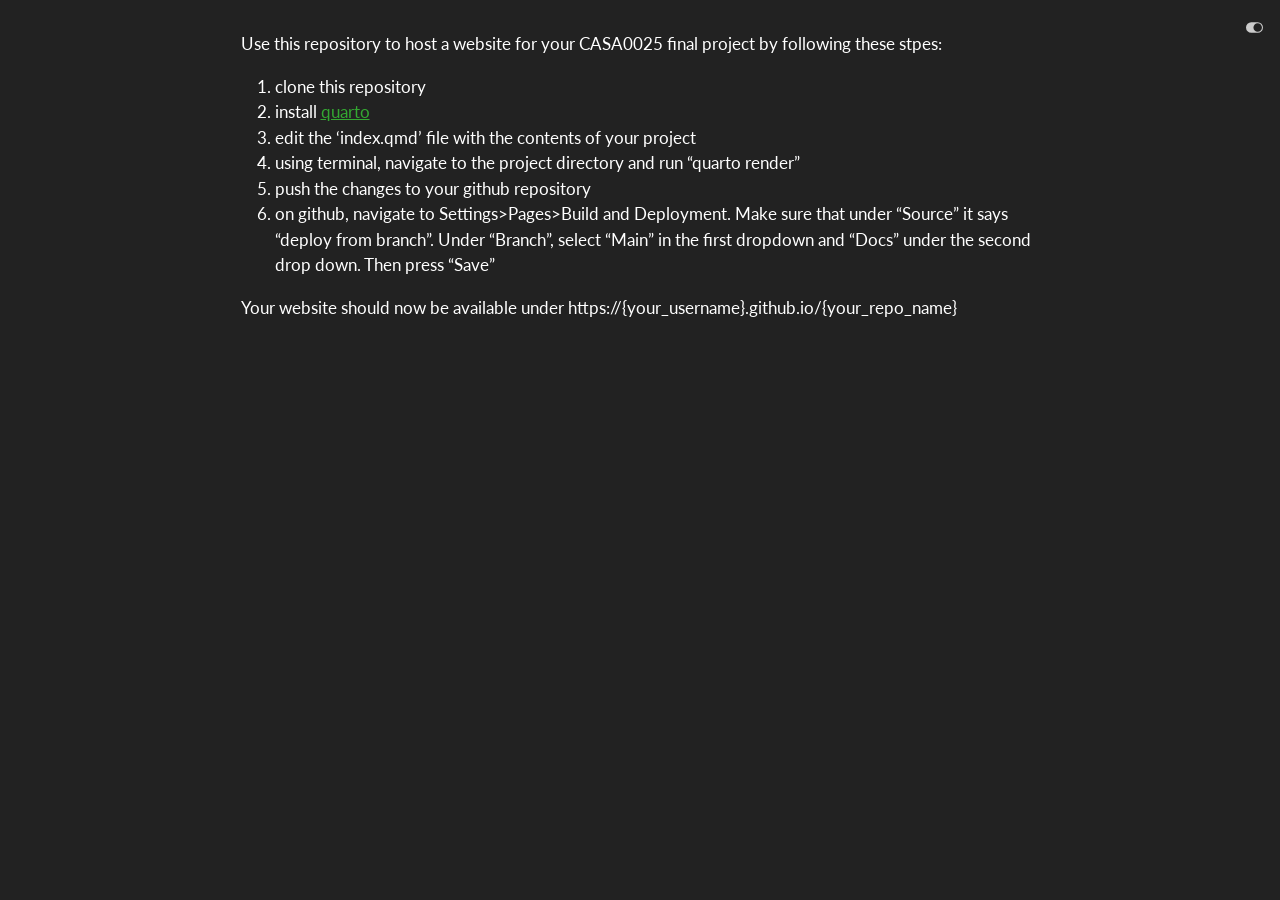
==== docs/readme.html @ a7f8d53d "Initial commit" ====
<!DOCTYPE html>
<html xmlns="http://www.w3.org/1999/xhtml" lang="en" xml:lang="en"><head>

<meta charset="utf-8">
<meta name="generator" content="quarto-1.3.326">

<meta name="viewport" content="width=device-width, initial-scale=1.0, user-scalable=yes">


<title>readme</title>
<style>
code{white-space: pre-wrap;}
span.smallcaps{font-variant: small-caps;}
div.columns{display: flex; gap: min(4vw, 1.5em);}
div.column{flex: auto; overflow-x: auto;}
div.hanging-indent{margin-left: 1.5em; text-indent: -1.5em;}
ul.task-list{list-style: none;}
ul.task-list li input[type="checkbox"] {
  width: 0.8em;
  margin: 0 0.8em 0.2em -1em; /* quarto-specific, see https://github.com/quarto-dev/quarto-cli/issues/4556 */ 
  vertical-align: middle;
}
</style>


<script src="site_libs/quarto-nav/quarto-nav.js"></script>
<script src="site_libs/clipboard/clipboard.min.js"></script>
<script src="site_libs/quarto-search/autocomplete.umd.js"></script>
<script src="site_libs/quarto-search/fuse.min.js"></script>
<script src="site_libs/quarto-search/quarto-search.js"></script>
<meta name="quarto:offset" content="./">
<script src="site_libs/quarto-html/quarto.js"></script>
<script src="site_libs/quarto-html/popper.min.js"></script>
<script src="site_libs/quarto-html/tippy.umd.min.js"></script>
<script src="site_libs/quarto-html/anchor.min.js"></script>
<link href="site_libs/quarto-html/tippy.css" rel="stylesheet">
<link href="site_libs/quarto-html/quarto-syntax-highlighting.css" rel="stylesheet" class="quarto-color-scheme" id="quarto-text-highlighting-styles">
<link href="site_libs/quarto-html/quarto-syntax-highlighting-dark.css" rel="stylesheet" class="quarto-color-scheme quarto-color-alternate" id="quarto-text-highlighting-styles">
<script src="site_libs/bootstrap/bootstrap.min.js"></script>
<link href="site_libs/bootstrap/bootstrap-icons.css" rel="stylesheet">
<link href="site_libs/bootstrap/bootstrap.min.css" rel="stylesheet" class="quarto-color-scheme" id="quarto-bootstrap" data-mode="light">
<link href="site_libs/bootstrap/bootstrap-dark.min.css" rel="stylesheet" class="quarto-color-scheme quarto-color-alternate" id="quarto-bootstrap" data-mode="dark">
<script id="quarto-search-options" type="application/json">{
  "location": "sidebar",
  "copy-button": false,
  "collapse-after": 3,
  "panel-placement": "start",
  "type": "textbox",
  "limit": 20,
  "language": {
    "search-no-results-text": "No results",
    "search-matching-documents-text": "matching documents",
    "search-copy-link-title": "Copy link to search",
    "search-hide-matches-text": "Hide additional matches",
    "search-more-match-text": "more match in this document",
    "search-more-matches-text": "more matches in this document",
    "search-clear-button-title": "Clear",
    "search-detached-cancel-button-title": "Cancel",
    "search-submit-button-title": "Submit"
  }
}</script>


</head>

<body class="fullcontent">

<div id="quarto-search-results"></div>
<!-- content -->
<div id="quarto-content" class="quarto-container page-columns page-rows-contents page-layout-article">
<!-- sidebar -->
<!-- margin-sidebar -->
    
<!-- main -->
<main class="content" id="quarto-document-content">



<p>Use this repository to host a website for your CASA0025 final project by following these stpes:</p>
<ol type="1">
<li>clone this repository</li>
<li>install <a href="https://quarto.org/docs/download/">quarto</a></li>
<li>edit the ‘index.qmd’ file with the contents of your project</li>
<li>using terminal, navigate to the project directory and run “quarto render”</li>
<li>push the changes to your github repository</li>
<li>on github, navigate to Settings&gt;Pages&gt;Build and Deployment. Make sure that under “Source” it says “deploy from branch”. Under “Branch”, select “Main” in the first dropdown and “Docs” under the second drop down. Then press “Save”</li>
</ol>
<p>Your website should now be available under https://{your_username}.github.io/{your_repo_name}</p>



</main> <!-- /main -->
<script id="quarto-html-after-body" type="application/javascript">
window.document.addEventListener("DOMContentLoaded", function (event) {
  const toggleBodyColorMode = (bsSheetEl) => {
    const mode = bsSheetEl.getAttribute("data-mode");
    const bodyEl = window.document.querySelector("body");
    if (mode === "dark") {
      bodyEl.classList.add("quarto-dark");
      bodyEl.classList.remove("quarto-light");
    } else {
      bodyEl.classList.add("quarto-light");
      bodyEl.classList.remove("quarto-dark");
    }
  }
  const toggleBodyColorPrimary = () => {
    const bsSheetEl = window.document.querySelector("link#quarto-bootstrap");
    if (bsSheetEl) {
      toggleBodyColorMode(bsSheetEl);
    }
  }
  toggleBodyColorPrimary();  
  const disableStylesheet = (stylesheets) => {
    for (let i=0; i < stylesheets.length; i++) {
      const stylesheet = stylesheets[i];
      stylesheet.rel = 'prefetch';
    }
  }
  const enableStylesheet = (stylesheets) => {
    for (let i=0; i < stylesheets.length; i++) {
      const stylesheet = stylesheets[i];
      stylesheet.rel = 'stylesheet';
    }
  }
  const manageTransitions = (selector, allowTransitions) => {
    const els = window.document.querySelectorAll(selector);
    for (let i=0; i < els.length; i++) {
      const el = els[i];
      if (allowTransitions) {
        el.classList.remove('notransition');
      } else {
        el.classList.add('notransition');
      }
    }
  }
  const toggleColorMode = (alternate) => {
    // Switch the stylesheets
    const alternateStylesheets = window.document.querySelectorAll('link.quarto-color-scheme.quarto-color-alternate');
    manageTransitions('#quarto-margin-sidebar .nav-link', false);
    if (alternate) {
      enableStylesheet(alternateStylesheets);
      for (const sheetNode of alternateStylesheets) {
        if (sheetNode.id === "quarto-bootstrap") {
          toggleBodyColorMode(sheetNode);
        }
      }
    } else {
      disableStylesheet(alternateStylesheets);
      toggleBodyColorPrimary();
    }
    manageTransitions('#quarto-margin-sidebar .nav-link', true);
    // Switch the toggles
    const toggles = window.document.querySelectorAll('.quarto-color-scheme-toggle');
    for (let i=0; i < toggles.length; i++) {
      const toggle = toggles[i];
      if (toggle) {
        if (alternate) {
          toggle.classList.add("alternate");     
        } else {
          toggle.classList.remove("alternate");
        }
      }
    }
    // Hack to workaround the fact that safari doesn't
    // properly recolor the scrollbar when toggling (#1455)
    if (navigator.userAgent.indexOf('Safari') > 0 && navigator.userAgent.indexOf('Chrome') == -1) {
      manageTransitions("body", false);
      window.scrollTo(0, 1);
      setTimeout(() => {
        window.scrollTo(0, 0);
        manageTransitions("body", true);
      }, 40);  
    }
  }
  const isFileUrl = () => { 
    return window.location.protocol === 'file:';
  }
  const hasAlternateSentinel = () => {  
    let styleSentinel = getColorSchemeSentinel();
    if (styleSentinel !== null) {
      return styleSentinel === "alternate";
    } else {
      return false;
    }
  }
  const setStyleSentinel = (alternate) => {
    const value = alternate ? "alternate" : "default";
    if (!isFileUrl()) {
      window.localStorage.setItem("quarto-color-scheme", value);
    } else {
      localAlternateSentinel = value;
    }
  }
  const getColorSchemeSentinel = () => {
    if (!isFileUrl()) {
      const storageValue = window.localStorage.getItem("quarto-color-scheme");
      return storageValue != null ? storageValue : localAlternateSentinel;
    } else {
      return localAlternateSentinel;
    }
  }
  let localAlternateSentinel = 'alternate';
  // Dark / light mode switch
  window.quartoToggleColorScheme = () => {
    // Read the current dark / light value 
    let toAlternate = !hasAlternateSentinel();
    toggleColorMode(toAlternate);
    setStyleSentinel(toAlternate);
  };
  // Ensure there is a toggle, if there isn't float one in the top right
  if (window.document.querySelector('.quarto-color-scheme-toggle') === null) {
    const a = window.document.createElement('a');
    a.classList.add('top-right');
    a.classList.add('quarto-color-scheme-toggle');
    a.href = "";
    a.onclick = function() { try { window.quartoToggleColorScheme(); } catch {} return false; };
    const i = window.document.createElement("i");
    i.classList.add('bi');
    a.appendChild(i);
    window.document.body.appendChild(a);
  }
  // Switch to dark mode if need be
  if (hasAlternateSentinel()) {
    toggleColorMode(true);
  } else {
    toggleColorMode(false);
  }
  const icon = "";
  const anchorJS = new window.AnchorJS();
  anchorJS.options = {
    placement: 'right',
    icon: icon
  };
  anchorJS.add('.anchored');
  const isCodeAnnotation = (el) => {
    for (const clz of el.classList) {
      if (clz.startsWith('code-annotation-')) {                     
        return true;
      }
    }
    return false;
  }
  const clipboard = new window.ClipboardJS('.code-copy-button', {
    text: function(trigger) {
      const codeEl = trigger.previousElementSibling.cloneNode(true);
      for (const childEl of codeEl.children) {
        if (isCodeAnnotation(childEl)) {
          childEl.remove();
        }
      }
      return codeEl.innerText;
    }
  });
  clipboard.on('success', function(e) {
    // button target
    const button = e.trigger;
    // don't keep focus
    button.blur();
    // flash "checked"
    button.classList.add('code-copy-button-checked');
    var currentTitle = button.getAttribute("title");
    button.setAttribute("title", "Copied!");
    let tooltip;
    if (window.bootstrap) {
      button.setAttribute("data-bs-toggle", "tooltip");
      button.setAttribute("data-bs-placement", "left");
      button.setAttribute("data-bs-title", "Copied!");
      tooltip = new bootstrap.Tooltip(button, 
        { trigger: "manual", 
          customClass: "code-copy-button-tooltip",
          offset: [0, -8]});
      tooltip.show();    
    }
    setTimeout(function() {
      if (tooltip) {
        tooltip.hide();
        button.removeAttribute("data-bs-title");
        button.removeAttribute("data-bs-toggle");
        button.removeAttribute("data-bs-placement");
      }
      button.setAttribute("title", currentTitle);
      button.classList.remove('code-copy-button-checked');
    }, 1000);
    // clear code selection
    e.clearSelection();
  });
  function tippyHover(el, contentFn) {
    const config = {
      allowHTML: true,
      content: contentFn,
      maxWidth: 500,
      delay: 100,
      arrow: false,
      appendTo: function(el) {
          return el.parentElement;
      },
      interactive: true,
      interactiveBorder: 10,
      theme: 'quarto',
      placement: 'bottom-start'
    };
    window.tippy(el, config); 
  }
  const noterefs = window.document.querySelectorAll('a[role="doc-noteref"]');
  for (var i=0; i<noterefs.length; i++) {
    const ref = noterefs[i];
    tippyHover(ref, function() {
      // use id or data attribute instead here
      let href = ref.getAttribute('data-footnote-href') || ref.getAttribute('href');
      try { href = new URL(href).hash; } catch {}
      const id = href.replace(/^#\/?/, "");
      const note = window.document.getElementById(id);
      return note.innerHTML;
    });
  }
      let selectedAnnoteEl;
      const selectorForAnnotation = ( cell, annotation) => {
        let cellAttr = 'data-code-cell="' + cell + '"';
        let lineAttr = 'data-code-annotation="' +  annotation + '"';
        const selector = 'span[' + cellAttr + '][' + lineAttr + ']';
        return selector;
      }
      const selectCodeLines = (annoteEl) => {
        const doc = window.document;
        const targetCell = annoteEl.getAttribute("data-target-cell");
        const targetAnnotation = annoteEl.getAttribute("data-target-annotation");
        const annoteSpan = window.document.querySelector(selectorForAnnotation(targetCell, targetAnnotation));
        const lines = annoteSpan.getAttribute("data-code-lines").split(",");
        const lineIds = lines.map((line) => {
          return targetCell + "-" + line;
        })
        let top = null;
        let height = null;
        let parent = null;
        if (lineIds.length > 0) {
            //compute the position of the single el (top and bottom and make a div)
            const el = window.document.getElementById(lineIds[0]);
            top = el.offsetTop;
            height = el.offsetHeight;
            parent = el.parentElement.parentElement;
          if (lineIds.length > 1) {
            const lastEl = window.document.getElementById(lineIds[lineIds.length - 1]);
            const bottom = lastEl.offsetTop + lastEl.offsetHeight;
            height = bottom - top;
          }
          if (top !== null && height !== null && parent !== null) {
            // cook up a div (if necessary) and position it 
            let div = window.document.getElementById("code-annotation-line-highlight");
            if (div === null) {
              div = window.document.createElement("div");
              div.setAttribute("id", "code-annotation-line-highlight");
              div.style.position = 'absolute';
              parent.appendChild(div);
            }
            div.style.top = top - 2 + "px";
            div.style.height = height + 4 + "px";
            let gutterDiv = window.document.getElementById("code-annotation-line-highlight-gutter");
            if (gutterDiv === null) {
              gutterDiv = window.document.createElement("div");
              gutterDiv.setAttribute("id", "code-annotation-line-highlight-gutter");
              gutterDiv.style.position = 'absolute';
              const codeCell = window.document.getElementById(targetCell);
              const gutter = codeCell.querySelector('.code-annotation-gutter');
              gutter.appendChild(gutterDiv);
            }
            gutterDiv.style.top = top - 2 + "px";
            gutterDiv.style.height = height + 4 + "px";
          }
          selectedAnnoteEl = annoteEl;
        }
      };
      const unselectCodeLines = () => {
        const elementsIds = ["code-annotation-line-highlight", "code-annotation-line-highlight-gutter"];
        elementsIds.forEach((elId) => {
          const div = window.document.getElementById(elId);
          if (div) {
            div.remove();
          }
        });
        selectedAnnoteEl = undefined;
      };
      // Attach click handler to the DT
      const annoteDls = window.document.querySelectorAll('dt[data-target-cell]');
      for (const annoteDlNode of annoteDls) {
        annoteDlNode.addEventListener('click', (event) => {
          const clickedEl = event.target;
          if (clickedEl !== selectedAnnoteEl) {
            unselectCodeLines();
            const activeEl = window.document.querySelector('dt[data-target-cell].code-annotation-active');
            if (activeEl) {
              activeEl.classList.remove('code-annotation-active');
            }
            selectCodeLines(clickedEl);
            clickedEl.classList.add('code-annotation-active');
          } else {
            // Unselect the line
            unselectCodeLines();
            clickedEl.classList.remove('code-annotation-active');
          }
        });
      }
  const findCites = (el) => {
    const parentEl = el.parentElement;
    if (parentEl) {
      const cites = parentEl.dataset.cites;
      if (cites) {
        return {
          el,
          cites: cites.split(' ')
        };
      } else {
        return findCites(el.parentElement)
      }
    } else {
      return undefined;
    }
  };
  var bibliorefs = window.document.querySelectorAll('a[role="doc-biblioref"]');
  for (var i=0; i<bibliorefs.length; i++) {
    const ref = bibliorefs[i];
    const citeInfo = findCites(ref);
    if (citeInfo) {
      tippyHover(citeInfo.el, function() {
        var popup = window.document.createElement('div');
        citeInfo.cites.forEach(function(cite) {
          var citeDiv = window.document.createElement('div');
          citeDiv.classList.add('hanging-indent');
          citeDiv.classList.add('csl-entry');
          var biblioDiv = window.document.getElementById('ref-' + cite);
          if (biblioDiv) {
            citeDiv.innerHTML = biblioDiv.innerHTML;
          }
          popup.appendChild(citeDiv);
        });
        return popup.innerHTML;
      });
    }
  }
});
</script>
</div> <!-- /content -->



</body></html>
---- docs/site_libs/quarto-html/tippy.css ----
.tippy-box[data-animation=fade][data-state=hidden]{opacity:0}[data-tippy-root]{max-width:calc(100vw - 10px)}.tippy-box{position:relative;background-color:#333;color:#fff;border-radius:4px;font-size:14px;line-height:1.4;white-space:normal;outline:0;transition-property:transform,visibility,opacity}.tippy-box[data-placement^=top]>.tippy-arrow{bottom:0}.tippy-box[data-placement^=top]>.tippy-arrow:before{bottom:-7px;left:0;border-width:8px 8px 0;border-top-color:initial;transform-origin:center top}.tippy-box[data-placement^=bottom]>.tippy-arrow{top:0}.tippy-box[data-placement^=bottom]>.tippy-arrow:before{top:-7px;left:0;border-width:0 8px 8px;border-bottom-color:initial;transform-origin:center bottom}.tippy-box[data-placement^=left]>.tippy-arrow{right:0}.tippy-box[data-placement^=left]>.tippy-arrow:before{border-width:8px 0 8px 8px;border-left-color:initial;right:-7px;transform-origin:center left}.tippy-box[data-placement^=right]>.tippy-arrow{left:0}.tippy-box[data-placement^=right]>.tippy-arrow:before{left:-7px;border-width:8px 8px 8px 0;border-right-color:initial;transform-origin:center right}.tippy-box[data-inertia][data-state=visible]{transition-timing-function:cubic-bezier(.54,1.5,.38,1.11)}.tippy-arrow{width:16px;height:16px;color:#333}.tippy-arrow:before{content:"";position:absolute;border-color:transparent;border-style:solid}.tippy-content{position:relative;padding:5px 9px;z-index:1}
---- docs/site_libs/quarto-html/quarto-syntax-highlighting.css ----
/* quarto syntax highlight colors */
:root {
  --quarto-hl-al-color: #ff5555;
  --quarto-hl-an-color: #75715e;
  --quarto-hl-at-color: #f92672;
  --quarto-hl-bn-color: #ae81ff;
  --quarto-hl-bu-color: #66D9EF;
  --quarto-hl-ch-color: #e6db74;
  --quarto-hl-co-color: #75715e;
  --quarto-hl-cv-color: #75715e;
  --quarto-hl-cn-color: #ae81ff;
  --quarto-hl-cf-color: #f92672;
  --quarto-hl-dt-color: #66d9ef;
  --quarto-hl-dv-color: #ae81ff;
  --quarto-hl-do-color: #75715e;
  --quarto-hl-er-color: #ff5555;
  --quarto-hl-ex-color: #a6e22e;
  --quarto-hl-fl-color: #ae81ff;
  --quarto-hl-fu-color: #a6e22e;
  --quarto-hl-im-color: #f92672;
  --quarto-hl-in-color: #f1fa8c;
  --quarto-hl-kw-color: #f92672;
  --quarto-hl-op-color: #f8f8f2;
  --quarto-hl-pp-color: #f92672;
  --quarto-hl-re-color: #75715e;
  --quarto-hl-sc-color: #ae81ff;
  --quarto-hl-ss-color: #e6db74;
  --quarto-hl-st-color: #e6db74;
  --quarto-hl-va-color: #f8f8f2;
  --quarto-hl-vs-color: #e6db74;
  --quarto-hl-wa-color: #ff5555;
}

/* other quarto variables */
:root {
  --quarto-font-monospace: SFMono-Regular, Menlo, Monaco, Consolas, "Liberation Mono", "Courier New", monospace;
}

code span.al {
  font-weight: bold;
  color: #ff5555;
}

code span.an {
  color: #75715e;
}

code span.at {
  color: #f92672;
}

code span.bn {
  color: #ae81ff;
}

code span.bu {
  color: #66D9EF;
}

code span.ch {
  color: #e6db74;
}

code span.co {
  color: #75715e;
}

code span.cv {
  color: #75715e;
}

code span.cn {
  color: #ae81ff;
}

code span.cf {
  color: #f92672;
}

code span.dt {
  font-style: italic;
  color: #66d9ef;
}

code span.dv {
  color: #ae81ff;
}

code span.do {
  color: #75715e;
}

code span.er {
  color: #ff5555;
  text-decoration: underline;
}

code span.ex {
  font-weight: bold;
  color: #a6e22e;
}

code span.fl {
  color: #ae81ff;
}

code span.fu {
  color: #a6e22e;
}

code span.im {
  color: #f92672;
}

code span.in {
  color: #f1fa8c;
}

code span.kw {
  color: #f92672;
}

pre > code.sourceCode > span {
  color: #f8f8f2;
}

code span {
  color: #f8f8f2;
}

code.sourceCode > span {
  color: #f8f8f2;
}

div.sourceCode,
div.sourceCode pre.sourceCode {
  color: #f8f8f2;
}

code span.op {
  color: #f8f8f2;
}

code span.pp {
  color: #f92672;
}

code span.re {
  color: #75715e;
}

code span.sc {
  color: #ae81ff;
}

code span.ss {
  color: #e6db74;
}

code span.st {
  color: #e6db74;
}

code span.va {
  color: #f8f8f2;
}

code span.vs {
  color: #e6db74;
}

code span.wa {
  color: #ff5555;
}

.prevent-inlining {
  content: "</";
}

/*# sourceMappingURL=debc5d5d77c3f9108843748ff7464032.css.map */
---- docs/site_libs/quarto-html/quarto-syntax-highlighting-dark.css ----
/* quarto syntax highlight colors */
:root {
  --quarto-hl-al-color: #ff5555;
  --quarto-hl-an-color: #75715e;
  --quarto-hl-at-color: #f92672;
  --quarto-hl-bn-color: #ae81ff;
  --quarto-hl-bu-color: #66D9EF;
  --quarto-hl-ch-color: #e6db74;
  --quarto-hl-co-color: #75715e;
  --quarto-hl-cv-color: #75715e;
  --quarto-hl-cn-color: #ae81ff;
  --quarto-hl-cf-color: #f92672;
  --quarto-hl-dt-color: #66d9ef;
  --quarto-hl-dv-color: #ae81ff;
  --quarto-hl-do-color: #75715e;
  --quarto-hl-er-color: #ff5555;
  --quarto-hl-ex-color: #a6e22e;
  --quarto-hl-fl-color: #ae81ff;
  --quarto-hl-fu-color: #a6e22e;
  --quarto-hl-im-color: #f92672;
  --quarto-hl-in-color: #f1fa8c;
  --quarto-hl-kw-color: #f92672;
  --quarto-hl-op-color: #f8f8f2;
  --quarto-hl-pp-color: #f92672;
  --quarto-hl-re-color: #75715e;
  --quarto-hl-sc-color: #ae81ff;
  --quarto-hl-ss-color: #e6db74;
  --quarto-hl-st-color: #e6db74;
  --quarto-hl-va-color: #f8f8f2;
  --quarto-hl-vs-color: #e6db74;
  --quarto-hl-wa-color: #ff5555;
}

/* other quarto variables */
:root {
  --quarto-font-monospace: SFMono-Regular, Menlo, Monaco, Consolas, "Liberation Mono", "Courier New", monospace;
}

code span.al {
  font-weight: bold;
  color: #ff5555;
}

code span.an {
  color: #75715e;
}

code span.at {
  color: #f92672;
}

code span.bn {
  color: #ae81ff;
}

code span.bu {
  color: #66D9EF;
}

code span.ch {
  color: #e6db74;
}

code span.co {
  color: #75715e;
}

code span.cv {
  color: #75715e;
}

code span.cn {
  color: #ae81ff;
}

code span.cf {
  color: #f92672;
}

code span.dt {
  font-style: italic;
  color: #66d9ef;
}

code span.dv {
  color: #ae81ff;
}

code span.do {
  color: #75715e;
}

code span.er {
  color: #ff5555;
  text-decoration: underline;
}

code span.ex {
  font-weight: bold;
  color: #a6e22e;
}

code span.fl {
  color: #ae81ff;
}

code span.fu {
  color: #a6e22e;
}

code span.im {
  color: #f92672;
}

code span.in {
  color: #f1fa8c;
}

code span.kw {
  color: #f92672;
}

pre > code.sourceCode > span {
  color: #f8f8f2;
}

code span {
  color: #f8f8f2;
}

code.sourceCode > span {
  color: #f8f8f2;
}

div.sourceCode,
div.sourceCode pre.sourceCode {
  color: #f8f8f2;
}

code span.op {
  color: #f8f8f2;
}

code span.pp {
  color: #f92672;
}

code span.re {
  color: #75715e;
}

code span.sc {
  color: #ae81ff;
}

code span.ss {
  color: #e6db74;
}

code span.st {
  color: #e6db74;
}

code span.va {
  color: #f8f8f2;
}

code span.vs {
  color: #e6db74;
}

code span.wa {
  color: #ff5555;
}

.prevent-inlining {
  content: "</";
}

/*# sourceMappingURL=935a306eefa94366c21e1a970dddb765.css.map */
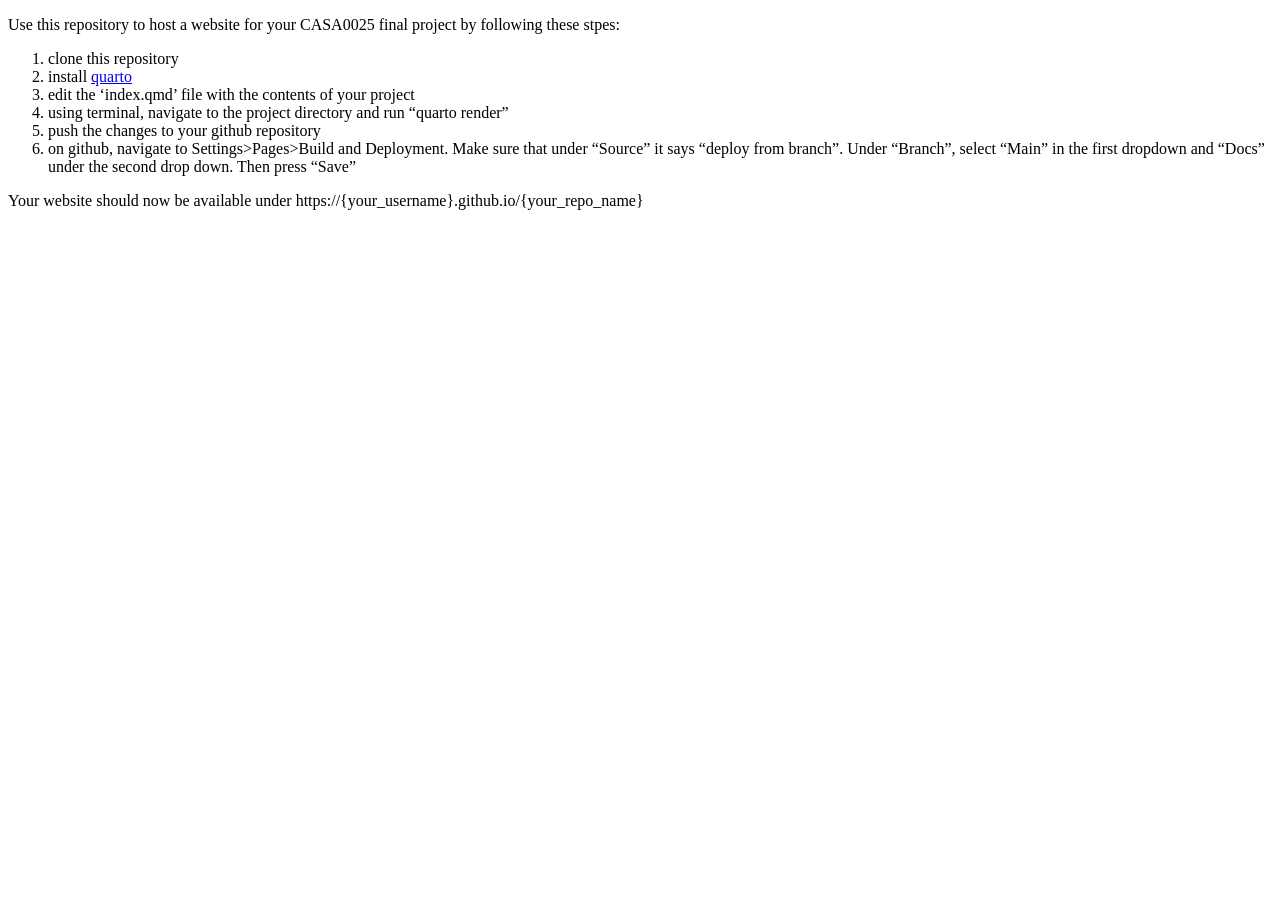
==== commit df9aa953: "index.qmd" ====
--- a/docs/readme.html
+++ b/docs/readme.html
@@ -2,13 +2,16 @@
 <html xmlns="http://www.w3.org/1999/xhtml" lang="en" xml:lang="en"><head>
 
 <meta charset="utf-8">
-<meta name="generator" content="quarto-1.3.326">
+<meta name="generator" content="quarto-1.9.37">
 
 <meta name="viewport" content="width=device-width, initial-scale=1.0, user-scalable=yes">
 
 
 <title>readme</title>
 <style>
+/* Default styles provided by pandoc.
+** See https://pandoc.org/MANUAL.html#variables-for-html for config info.
+*/
 code{white-space: pre-wrap;}
 span.smallcaps{font-variant: small-caps;}
 div.columns{display: flex; gap: min(4vw, 1.5em);}
@@ -29,24 +32,31 @@
 <script src="site_libs/quarto-search/fuse.min.js"></script>
 <script src="site_libs/quarto-search/quarto-search.js"></script>
 <meta name="quarto:offset" content="./">
-<script src="site_libs/quarto-html/quarto.js"></script>
+<script src="site_libs/quarto-html/quarto.js" type="module"></script>
+<script src="site_libs/quarto-html/tabsets/tabsets.js" type="module"></script>
 <script src="site_libs/quarto-html/popper.min.js"></script>
 <script src="site_libs/quarto-html/tippy.umd.min.js"></script>
 <script src="site_libs/quarto-html/anchor.min.js"></script>
 <link href="site_libs/quarto-html/tippy.css" rel="stylesheet">
-<link href="site_libs/quarto-html/quarto-syntax-highlighting.css" rel="stylesheet" class="quarto-color-scheme" id="quarto-text-highlighting-styles">
-<link href="site_libs/quarto-html/quarto-syntax-highlighting-dark.css" rel="stylesheet" class="quarto-color-scheme quarto-color-alternate" id="quarto-text-highlighting-styles">
+<link href="site_libs/quarto-html/quarto-syntax-highlighting-e19f81c97bc45f6835df6be9cce9fdc9.css" rel="stylesheet" class="quarto-color-scheme" id="quarto-text-highlighting-styles">
+<link href="site_libs/quarto-html/quarto-syntax-highlighting-dark-e19f81c97bc45f6835df6be9cce9fdc9.css" rel="stylesheet" class="quarto-color-scheme quarto-color-alternate" id="quarto-text-highlighting-styles">
 <script src="site_libs/bootstrap/bootstrap.min.js"></script>
 <link href="site_libs/bootstrap/bootstrap-icons.css" rel="stylesheet">
-<link href="site_libs/bootstrap/bootstrap.min.css" rel="stylesheet" class="quarto-color-scheme" id="quarto-bootstrap" data-mode="light">
-<link href="site_libs/bootstrap/bootstrap-dark.min.css" rel="stylesheet" class="quarto-color-scheme quarto-color-alternate" id="quarto-bootstrap" data-mode="dark">
+<link href="site_libs/bootstrap/bootstrap-0e4771518d582e09723565b49b3a4f1e.min.css" rel="stylesheet" append-hash="true" class="quarto-color-scheme" id="quarto-bootstrap" data-mode="light">
+<link href="site_libs/bootstrap/bootstrap-dark-e939f6cef61ed32b22f131cb56e96317.min.css" rel="stylesheet" append-hash="true" class="quarto-color-scheme quarto-color-alternate" id="quarto-bootstrap" data-mode="dark">
 <script id="quarto-search-options" type="application/json">{
   "location": "sidebar",
   "copy-button": false,
   "collapse-after": 3,
   "panel-placement": "start",
   "type": "textbox",
-  "limit": 20,
+  "limit": 50,
+  "keyboard-shortcut": [
+    "f",
+    "/",
+    "s"
+  ],
+  "show-item-context": false,
   "language": {
     "search-no-results-text": "No results",
     "search-matching-documents-text": "matching documents",
@@ -55,15 +65,177 @@
     "search-more-match-text": "more match in this document",
     "search-more-matches-text": "more matches in this document",
     "search-clear-button-title": "Clear",
+    "search-text-placeholder": "",
     "search-detached-cancel-button-title": "Cancel",
-    "search-submit-button-title": "Submit"
+    "search-submit-button-title": "Submit",
+    "search-label": "Search"
   }
 }</script>
 
 
 </head>
 
-<body class="fullcontent">
+<body class="fullcontent quarto-dark"><script id="quarto-html-before-body" type="application/javascript">
+    const toggleBodyColorMode = (bsSheetEl) => {
+      const mode = bsSheetEl.getAttribute("data-mode");
+      const bodyEl = window.document.querySelector("body");
+      if (mode === "dark") {
+        bodyEl.classList.add("quarto-dark");
+        bodyEl.classList.remove("quarto-light");
+      } else {
+        bodyEl.classList.add("quarto-light");
+        bodyEl.classList.remove("quarto-dark");
+      }
+    }
+    const toggleBodyColorPrimary = () => {
+      const bsSheetEl = window.document.querySelector("link#quarto-bootstrap:not([rel=disabled-stylesheet])");
+      if (bsSheetEl) {
+        toggleBodyColorMode(bsSheetEl);
+      }
+    }
+    const setColorSchemeToggle = (alternate) => {
+      const toggles = window.document.querySelectorAll('.quarto-color-scheme-toggle');
+      for (let i=0; i < toggles.length; i++) {
+        const toggle = toggles[i];
+        if (toggle) {
+          if (alternate) {
+            toggle.classList.add("alternate");
+          } else {
+            toggle.classList.remove("alternate");
+          }
+        }
+      }
+    };
+    const toggleColorMode = (alternate) => {
+      // Switch the stylesheets
+      const primaryStylesheets = window.document.querySelectorAll('link.quarto-color-scheme:not(.quarto-color-alternate)');
+      const alternateStylesheets = window.document.querySelectorAll('link.quarto-color-scheme.quarto-color-alternate');
+      manageTransitions('#quarto-margin-sidebar .nav-link', false);
+      if (alternate) {
+        // note: dark is layered on light, we don't disable primary!
+        enableStylesheet(alternateStylesheets);
+        for (const sheetNode of alternateStylesheets) {
+          if (sheetNode.id === "quarto-bootstrap") {
+            toggleBodyColorMode(sheetNode);
+          }
+        }
+      } else {
+        disableStylesheet(alternateStylesheets);
+        enableStylesheet(primaryStylesheets)
+        toggleBodyColorPrimary();
+      }
+      manageTransitions('#quarto-margin-sidebar .nav-link', true);
+      // Switch the toggles
+      setColorSchemeToggle(alternate)
+      // Hack to workaround the fact that safari doesn't
+      // properly recolor the scrollbar when toggling (#1455)
+      if (navigator.userAgent.indexOf('Safari') > 0 && navigator.userAgent.indexOf('Chrome') == -1) {
+        manageTransitions("body", false);
+        window.scrollTo(0, 1);
+        setTimeout(() => {
+          window.scrollTo(0, 0);
+          manageTransitions("body", true);
+        }, 40);
+      }
+    }
+    const disableStylesheet = (stylesheets) => {
+      for (let i=0; i < stylesheets.length; i++) {
+        const stylesheet = stylesheets[i];
+        stylesheet.rel = 'disabled-stylesheet';
+      }
+    }
+    const enableStylesheet = (stylesheets) => {
+      for (let i=0; i < stylesheets.length; i++) {
+        const stylesheet = stylesheets[i];
+        if(stylesheet.rel !== 'stylesheet') { // for Chrome, which will still FOUC without this check
+          stylesheet.rel = 'stylesheet';
+        }
+      }
+    }
+    const manageTransitions = (selector, allowTransitions) => {
+      const els = window.document.querySelectorAll(selector);
+      for (let i=0; i < els.length; i++) {
+        const el = els[i];
+        if (allowTransitions) {
+          el.classList.remove('notransition');
+        } else {
+          el.classList.add('notransition');
+        }
+      }
+    }
+    const isFileUrl = () => {
+      return window.location.protocol === 'file:';
+    }
+    const hasAlternateSentinel = () => {
+      let styleSentinel = getColorSchemeSentinel();
+      if (styleSentinel !== null) {
+        return styleSentinel === "alternate";
+      } else {
+        return false;
+      }
+    }
+    const setStyleSentinel = (alternate) => {
+      const value = alternate ? "alternate" : "default";
+      if (!isFileUrl()) {
+        window.localStorage.setItem("quarto-color-scheme", value);
+      } else {
+        localAlternateSentinel = value;
+      }
+    }
+    const getColorSchemeSentinel = () => {
+      if (!isFileUrl()) {
+        const storageValue = window.localStorage.getItem("quarto-color-scheme");
+        return storageValue != null ? storageValue : localAlternateSentinel;
+      } else {
+        return localAlternateSentinel;
+      }
+    }
+    const toggleGiscusIfUsed = (isAlternate, darkModeDefault) => {
+      const baseTheme = document.querySelector('#giscus-base-theme')?.value ?? 'light';
+      const alternateTheme = document.querySelector('#giscus-alt-theme')?.value ?? 'dark';
+      let newTheme = '';
+      if(authorPrefersDark) {
+        newTheme = isAlternate ? baseTheme : alternateTheme;
+      } else {
+        newTheme = isAlternate ? alternateTheme : baseTheme;
+      }
+      const changeGiscusTheme = () => {
+        // From: https://github.com/giscus/giscus/issues/336
+        const sendMessage = (message) => {
+          const iframe = document.querySelector('iframe.giscus-frame');
+          if (!iframe) return;
+          iframe.contentWindow.postMessage({ giscus: message }, 'https://giscus.app');
+        }
+        sendMessage({
+          setConfig: {
+            theme: newTheme
+          }
+        });
+      }
+      const isGiscussLoaded = window.document.querySelector('iframe.giscus-frame') !== null;
+      if (isGiscussLoaded) {
+        changeGiscusTheme();
+      }
+    };
+    const authorPrefersDark = true;
+    const darkModeDefault = authorPrefersDark;
+    let localAlternateSentinel = darkModeDefault ? 'alternate' : 'default';
+    // Dark / light mode switch
+    window.quartoToggleColorScheme = () => {
+      // Read the current dark / light value
+      let toAlternate = !hasAlternateSentinel();
+      toggleColorMode(toAlternate);
+      setStyleSentinel(toAlternate);
+      toggleGiscusIfUsed(toAlternate, darkModeDefault);
+      window.dispatchEvent(new Event('resize'));
+    };
+    // Switch to dark mode if need be
+    if (hasAlternateSentinel()) {
+      toggleColorMode(true);
+    } else {
+      toggleColorMode(false);
+    }
+  </script>
 
 <div id="quarto-search-results"></div>
 <!-- content -->
@@ -72,7 +244,9 @@
 <!-- margin-sidebar -->
     
 <!-- main -->
-<main class="content" id="quarto-document-content">
+<main class="content" id="quarto-document-content"><header id="title-block-header" class="quarto-title-block"></header>
+
+
 
 
 
@@ -91,158 +265,71 @@
 
 </main> <!-- /main -->
 <script id="quarto-html-after-body" type="application/javascript">
-window.document.addEventListener("DOMContentLoaded", function (event) {
-  const toggleBodyColorMode = (bsSheetEl) => {
-    const mode = bsSheetEl.getAttribute("data-mode");
-    const bodyEl = window.document.querySelector("body");
-    if (mode === "dark") {
-      bodyEl.classList.add("quarto-dark");
-      bodyEl.classList.remove("quarto-light");
-    } else {
-      bodyEl.classList.add("quarto-light");
-      bodyEl.classList.remove("quarto-dark");
-    }
-  }
-  const toggleBodyColorPrimary = () => {
-    const bsSheetEl = window.document.querySelector("link#quarto-bootstrap");
-    if (bsSheetEl) {
-      toggleBodyColorMode(bsSheetEl);
-    }
-  }
-  toggleBodyColorPrimary();  
-  const disableStylesheet = (stylesheets) => {
-    for (let i=0; i < stylesheets.length; i++) {
-      const stylesheet = stylesheets[i];
-      stylesheet.rel = 'prefetch';
-    }
-  }
-  const enableStylesheet = (stylesheets) => {
-    for (let i=0; i < stylesheets.length; i++) {
-      const stylesheet = stylesheets[i];
-      stylesheet.rel = 'stylesheet';
-    }
-  }
-  const manageTransitions = (selector, allowTransitions) => {
-    const els = window.document.querySelectorAll(selector);
-    for (let i=0; i < els.length; i++) {
-      const el = els[i];
-      if (allowTransitions) {
-        el.classList.remove('notransition');
-      } else {
-        el.classList.add('notransition');
-      }
-    }
-  }
-  const toggleColorMode = (alternate) => {
-    // Switch the stylesheets
-    const alternateStylesheets = window.document.querySelectorAll('link.quarto-color-scheme.quarto-color-alternate');
-    manageTransitions('#quarto-margin-sidebar .nav-link', false);
-    if (alternate) {
-      enableStylesheet(alternateStylesheets);
-      for (const sheetNode of alternateStylesheets) {
-        if (sheetNode.id === "quarto-bootstrap") {
-          toggleBodyColorMode(sheetNode);
-        }
-      }
-    } else {
-      disableStylesheet(alternateStylesheets);
-      toggleBodyColorPrimary();
-    }
-    manageTransitions('#quarto-margin-sidebar .nav-link', true);
-    // Switch the toggles
-    const toggles = window.document.querySelectorAll('.quarto-color-scheme-toggle');
-    for (let i=0; i < toggles.length; i++) {
-      const toggle = toggles[i];
-      if (toggle) {
-        if (alternate) {
-          toggle.classList.add("alternate");     
-        } else {
-          toggle.classList.remove("alternate");
-        }
-      }
-    }
-    // Hack to workaround the fact that safari doesn't
-    // properly recolor the scrollbar when toggling (#1455)
-    if (navigator.userAgent.indexOf('Safari') > 0 && navigator.userAgent.indexOf('Chrome') == -1) {
-      manageTransitions("body", false);
-      window.scrollTo(0, 1);
-      setTimeout(() => {
-        window.scrollTo(0, 0);
-        manageTransitions("body", true);
-      }, 40);  
-    }
-  }
-  const isFileUrl = () => { 
-    return window.location.protocol === 'file:';
-  }
-  const hasAlternateSentinel = () => {  
-    let styleSentinel = getColorSchemeSentinel();
-    if (styleSentinel !== null) {
-      return styleSentinel === "alternate";
-    } else {
+  window.document.addEventListener("DOMContentLoaded", function (event) {
+    // Ensure there is a toggle, if there isn't float one in the top right
+    if (window.document.querySelector('.quarto-color-scheme-toggle') === null) {
+      const a = window.document.createElement('a');
+      a.classList.add('top-right');
+      a.classList.add('quarto-color-scheme-toggle');
+      a.href = "";
+      a.onclick = function() { try { window.quartoToggleColorScheme(); } catch {} return false; };
+      const i = window.document.createElement("i");
+      i.classList.add('bi');
+      a.appendChild(i);
+      window.document.body.appendChild(a);
+    }
+    setColorSchemeToggle(hasAlternateSentinel())
+    const icon = "";
+    const anchorJS = new window.AnchorJS();
+    anchorJS.options = {
+      placement: 'right',
+      icon: icon
+    };
+    anchorJS.add('.anchored');
+    const isCodeAnnotation = (el) => {
+      for (const clz of el.classList) {
+        if (clz.startsWith('code-annotation-')) {                     
+          return true;
+        }
+      }
       return false;
     }
-  }
-  const setStyleSentinel = (alternate) => {
-    const value = alternate ? "alternate" : "default";
-    if (!isFileUrl()) {
-      window.localStorage.setItem("quarto-color-scheme", value);
-    } else {
-      localAlternateSentinel = value;
-    }
-  }
-  const getColorSchemeSentinel = () => {
-    if (!isFileUrl()) {
-      const storageValue = window.localStorage.getItem("quarto-color-scheme");
-      return storageValue != null ? storageValue : localAlternateSentinel;
-    } else {
-      return localAlternateSentinel;
-    }
-  }
-  let localAlternateSentinel = 'alternate';
-  // Dark / light mode switch
-  window.quartoToggleColorScheme = () => {
-    // Read the current dark / light value 
-    let toAlternate = !hasAlternateSentinel();
-    toggleColorMode(toAlternate);
-    setStyleSentinel(toAlternate);
-  };
-  // Ensure there is a toggle, if there isn't float one in the top right
-  if (window.document.querySelector('.quarto-color-scheme-toggle') === null) {
-    const a = window.document.createElement('a');
-    a.classList.add('top-right');
-    a.classList.add('quarto-color-scheme-toggle');
-    a.href = "";
-    a.onclick = function() { try { window.quartoToggleColorScheme(); } catch {} return false; };
-    const i = window.document.createElement("i");
-    i.classList.add('bi');
-    a.appendChild(i);
-    window.document.body.appendChild(a);
-  }
-  // Switch to dark mode if need be
-  if (hasAlternateSentinel()) {
-    toggleColorMode(true);
-  } else {
-    toggleColorMode(false);
-  }
-  const icon = "";
-  const anchorJS = new window.AnchorJS();
-  anchorJS.options = {
-    placement: 'right',
-    icon: icon
-  };
-  anchorJS.add('.anchored');
-  const isCodeAnnotation = (el) => {
-    for (const clz of el.classList) {
-      if (clz.startsWith('code-annotation-')) {                     
-        return true;
-      }
-    }
-    return false;
-  }
-  const clipboard = new window.ClipboardJS('.code-copy-button', {
-    text: function(trigger) {
-      const codeEl = trigger.previousElementSibling.cloneNode(true);
+    const onCopySuccess = function(e) {
+      // button target
+      const button = e.trigger;
+      // don't keep focus
+      button.blur();
+      // flash "checked"
+      button.classList.add('code-copy-button-checked');
+      var currentTitle = button.getAttribute("title");
+      button.setAttribute("title", "Copied!");
+      let tooltip;
+      if (window.bootstrap) {
+        button.setAttribute("data-bs-toggle", "tooltip");
+        button.setAttribute("data-bs-placement", "left");
+        button.setAttribute("data-bs-title", "Copied!");
+        tooltip = new bootstrap.Tooltip(button, 
+          { trigger: "manual", 
+            customClass: "code-copy-button-tooltip",
+            offset: [0, -8]});
+        tooltip.show();    
+      }
+      setTimeout(function() {
+        if (tooltip) {
+          tooltip.hide();
+          button.removeAttribute("data-bs-title");
+          button.removeAttribute("data-bs-toggle");
+          button.removeAttribute("data-bs-placement");
+        }
+        button.setAttribute("title", currentTitle);
+        button.classList.remove('code-copy-button-checked');
+      }, 1000);
+      // clear code selection
+      e.clearSelection();
+    }
+    const getTextToCopy = function(trigger) {
+      const outerScaffold = trigger.parentElement.cloneNode(true);
+      const codeEl = outerScaffold.querySelector('code');
       for (const childEl of codeEl.children) {
         if (isCodeAnnotation(childEl)) {
           childEl.remove();
@@ -250,196 +337,349 @@
       }
       return codeEl.innerText;
     }
+    const clipboard = new window.ClipboardJS('.code-copy-button:not([data-in-quarto-modal])', {
+      text: getTextToCopy
+    });
+    clipboard.on('success', onCopySuccess);
+    if (window.document.getElementById('quarto-embedded-source-code-modal')) {
+      const clipboardModal = new window.ClipboardJS('.code-copy-button[data-in-quarto-modal]', {
+        text: getTextToCopy,
+        container: window.document.getElementById('quarto-embedded-source-code-modal')
+      });
+      clipboardModal.on('success', onCopySuccess);
+    }
+      var localhostRegex = new RegExp(/^(?:http|https):\/\/localhost\:?[0-9]*\//);
+      var mailtoRegex = new RegExp(/^mailto:/);
+        var filterRegex = new RegExp('/' + window.location.host + '/');
+      var isInternal = (href) => {
+          return filterRegex.test(href) || localhostRegex.test(href) || mailtoRegex.test(href);
+      }
+      // Inspect non-navigation links and adorn them if external
+     var links = window.document.querySelectorAll('a[href]:not(.nav-link):not(.navbar-brand):not(.toc-action):not(.sidebar-link):not(.sidebar-item-toggle):not(.pagination-link):not(.no-external):not([aria-hidden]):not(.dropdown-item):not(.quarto-navigation-tool):not(.about-link)');
+      for (var i=0; i<links.length; i++) {
+        const link = links[i];
+        if (!isInternal(link.href)) {
+          // undo the damage that might have been done by quarto-nav.js in the case of
+          // links that we want to consider external
+          if (link.dataset.originalHref !== undefined) {
+            link.href = link.dataset.originalHref;
+          }
+        }
+      }
+    function tippyHover(el, contentFn, onTriggerFn, onUntriggerFn) {
+      const config = {
+        allowHTML: true,
+        maxWidth: 500,
+        delay: 100,
+        arrow: false,
+        appendTo: function(el) {
+            return el.parentElement;
+        },
+        interactive: true,
+        interactiveBorder: 10,
+        theme: 'quarto',
+        placement: 'bottom-start',
+      };
+      if (contentFn) {
+        config.content = contentFn;
+      }
+      if (onTriggerFn) {
+        config.onTrigger = onTriggerFn;
+      }
+      if (onUntriggerFn) {
+        config.onUntrigger = onUntriggerFn;
+      }
+      window.tippy(el, config); 
+    }
+    const noterefs = window.document.querySelectorAll('a[role="doc-noteref"]');
+    for (var i=0; i<noterefs.length; i++) {
+      const ref = noterefs[i];
+      tippyHover(ref, function() {
+        // use id or data attribute instead here
+        let href = ref.getAttribute('data-footnote-href') || ref.getAttribute('href');
+        try { href = new URL(href).hash; } catch {}
+        const id = href.replace(/^#\/?/, "");
+        const note = window.document.getElementById(id);
+        if (note) {
+          return note.innerHTML;
+        } else {
+          return "";
+        }
+      });
+    }
+    const xrefs = window.document.querySelectorAll('a.quarto-xref');
+    const processXRef = (id, note) => {
+      // Strip column container classes
+      const stripColumnClz = (el) => {
+        el.classList.remove("page-full", "page-columns");
+        if (el.children) {
+          for (const child of el.children) {
+            stripColumnClz(child);
+          }
+        }
+      }
+      stripColumnClz(note)
+      if (id === null || id.startsWith('sec-')) {
+        // Special case sections, only their first couple elements
+        const container = document.createElement("div");
+        if (note.children && note.children.length > 2) {
+          container.appendChild(note.children[0].cloneNode(true));
+          for (let i = 1; i < note.children.length; i++) {
+            const child = note.children[i];
+            if (child.tagName === "P" && child.innerText === "") {
+              continue;
+            } else {
+              container.appendChild(child.cloneNode(true));
+              break;
+            }
+          }
+          if (window.Quarto?.typesetMath) {
+            window.Quarto.typesetMath(container);
+          }
+          return container.innerHTML
+        } else {
+          if (window.Quarto?.typesetMath) {
+            window.Quarto.typesetMath(note);
+          }
+          return note.innerHTML;
+        }
+      } else {
+        // Remove any anchor links if they are present
+        const anchorLink = note.querySelector('a.anchorjs-link');
+        if (anchorLink) {
+          anchorLink.remove();
+        }
+        if (window.Quarto?.typesetMath) {
+          window.Quarto.typesetMath(note);
+        }
+        if (note.classList.contains("callout")) {
+          return note.outerHTML;
+        } else {
+          return note.innerHTML;
+        }
+      }
+    }
+    for (var i=0; i<xrefs.length; i++) {
+      const xref = xrefs[i];
+      tippyHover(xref, undefined, function(instance) {
+        instance.disable();
+        let url = xref.getAttribute('href');
+        let hash = undefined; 
+        if (url.startsWith('#')) {
+          hash = url;
+        } else {
+          try { hash = new URL(url).hash; } catch {}
+        }
+        if (hash) {
+          const id = hash.replace(/^#\/?/, "");
+          const note = window.document.getElementById(id);
+          if (note !== null) {
+            try {
+              const html = processXRef(id, note.cloneNode(true));
+              instance.setContent(html);
+            } finally {
+              instance.enable();
+              instance.show();
+            }
+          } else {
+            // See if we can fetch this
+            fetch(url.split('#')[0])
+            .then(res => res.text())
+            .then(html => {
+              const parser = new DOMParser();
+              const htmlDoc = parser.parseFromString(html, "text/html");
+              const note = htmlDoc.getElementById(id);
+              if (note !== null) {
+                const html = processXRef(id, note);
+                instance.setContent(html);
+              } 
+            }).finally(() => {
+              instance.enable();
+              instance.show();
+            });
+          }
+        } else {
+          // See if we can fetch a full url (with no hash to target)
+          // This is a special case and we should probably do some content thinning / targeting
+          fetch(url)
+          .then(res => res.text())
+          .then(html => {
+            const parser = new DOMParser();
+            const htmlDoc = parser.parseFromString(html, "text/html");
+            const note = htmlDoc.querySelector('main.content');
+            if (note !== null) {
+              // This should only happen for chapter cross references
+              // (since there is no id in the URL)
+              // remove the first header
+              if (note.children.length > 0 && note.children[0].tagName === "HEADER") {
+                note.children[0].remove();
+              }
+              const html = processXRef(null, note);
+              instance.setContent(html);
+            } 
+          }).finally(() => {
+            instance.enable();
+            instance.show();
+          });
+        }
+      }, function(instance) {
+      });
+    }
+        let selectedAnnoteEl;
+        const selectorForAnnotation = ( cell, annotation) => {
+          let cellAttr = 'data-code-cell="' + cell + '"';
+          let lineAttr = 'data-code-annotation="' +  annotation + '"';
+          const selector = 'span[' + cellAttr + '][' + lineAttr + ']';
+          return selector;
+        }
+        const selectCodeLines = (annoteEl) => {
+          const doc = window.document;
+          const targetCell = annoteEl.getAttribute("data-target-cell");
+          const targetAnnotation = annoteEl.getAttribute("data-target-annotation");
+          const annoteSpan = window.document.querySelector(selectorForAnnotation(targetCell, targetAnnotation));
+          const lines = annoteSpan.getAttribute("data-code-lines").split(",");
+          const lineIds = lines.map((line) => {
+            return targetCell + "-" + line;
+          })
+          let top = null;
+          let height = null;
+          let parent = null;
+          if (lineIds.length > 0) {
+              //compute the position of the single el (top and bottom and make a div)
+              const el = window.document.getElementById(lineIds[0]);
+              top = el.offsetTop;
+              height = el.offsetHeight;
+              parent = el.parentElement.parentElement;
+            if (lineIds.length > 1) {
+              const lastEl = window.document.getElementById(lineIds[lineIds.length - 1]);
+              const bottom = lastEl.offsetTop + lastEl.offsetHeight;
+              height = bottom - top;
+            }
+            if (top !== null && height !== null && parent !== null) {
+              // cook up a div (if necessary) and position it 
+              let div = window.document.getElementById("code-annotation-line-highlight");
+              if (div === null) {
+                div = window.document.createElement("div");
+                div.setAttribute("id", "code-annotation-line-highlight");
+                div.style.position = 'absolute';
+                parent.appendChild(div);
+              }
+              div.style.top = top - 2 + "px";
+              div.style.height = height + 4 + "px";
+              div.style.left = 0;
+              let gutterDiv = window.document.getElementById("code-annotation-line-highlight-gutter");
+              if (gutterDiv === null) {
+                gutterDiv = window.document.createElement("div");
+                gutterDiv.setAttribute("id", "code-annotation-line-highlight-gutter");
+                gutterDiv.style.position = 'absolute';
+                const codeCell = window.document.getElementById(targetCell);
+                const gutter = codeCell.querySelector('.code-annotation-gutter');
+                gutter.appendChild(gutterDiv);
+              }
+              gutterDiv.style.top = top - 2 + "px";
+              gutterDiv.style.height = height + 4 + "px";
+            }
+            selectedAnnoteEl = annoteEl;
+          }
+        };
+        const unselectCodeLines = () => {
+          const elementsIds = ["code-annotation-line-highlight", "code-annotation-line-highlight-gutter"];
+          elementsIds.forEach((elId) => {
+            const div = window.document.getElementById(elId);
+            if (div) {
+              div.remove();
+            }
+          });
+          selectedAnnoteEl = undefined;
+        };
+          // Handle positioning of the toggle
+      window.addEventListener(
+        "resize",
+        throttle(() => {
+          elRect = undefined;
+          if (selectedAnnoteEl) {
+            selectCodeLines(selectedAnnoteEl);
+          }
+        }, 10)
+      );
+      function throttle(fn, ms) {
+      let throttle = false;
+      let timer;
+        return (...args) => {
+          if(!throttle) { // first call gets through
+              fn.apply(this, args);
+              throttle = true;
+          } else { // all the others get throttled
+              if(timer) clearTimeout(timer); // cancel #2
+              timer = setTimeout(() => {
+                fn.apply(this, args);
+                timer = throttle = false;
+              }, ms);
+          }
+        };
+      }
+        // Attach click handler to the DT
+        const annoteDls = window.document.querySelectorAll('dt[data-target-cell]');
+        for (const annoteDlNode of annoteDls) {
+          annoteDlNode.addEventListener('click', (event) => {
+            const clickedEl = event.target;
+            if (clickedEl !== selectedAnnoteEl) {
+              unselectCodeLines();
+              const activeEl = window.document.querySelector('dt[data-target-cell].code-annotation-active');
+              if (activeEl) {
+                activeEl.classList.remove('code-annotation-active');
+              }
+              selectCodeLines(clickedEl);
+              clickedEl.classList.add('code-annotation-active');
+            } else {
+              // Unselect the line
+              unselectCodeLines();
+              clickedEl.classList.remove('code-annotation-active');
+            }
+          });
+        }
+    const findCites = (el) => {
+      const parentEl = el.parentElement;
+      if (parentEl) {
+        const cites = parentEl.dataset.cites;
+        if (cites) {
+          return {
+            el,
+            cites: cites.split(' ')
+          };
+        } else {
+          return findCites(el.parentElement)
+        }
+      } else {
+        return undefined;
+      }
+    };
+    var bibliorefs = window.document.querySelectorAll('a[role="doc-biblioref"]');
+    for (var i=0; i<bibliorefs.length; i++) {
+      const ref = bibliorefs[i];
+      const citeInfo = findCites(ref);
+      if (citeInfo) {
+        tippyHover(citeInfo.el, function() {
+          var popup = window.document.createElement('div');
+          citeInfo.cites.forEach(function(cite) {
+            var citeDiv = window.document.createElement('div');
+            citeDiv.classList.add('hanging-indent');
+            citeDiv.classList.add('csl-entry');
+            var biblioDiv = window.document.getElementById('ref-' + cite);
+            if (biblioDiv) {
+              citeDiv.innerHTML = biblioDiv.innerHTML;
+            }
+            popup.appendChild(citeDiv);
+          });
+          return popup.innerHTML;
+        });
+      }
+    }
   });
-  clipboard.on('success', function(e) {
-    // button target
-    const button = e.trigger;
-    // don't keep focus
-    button.blur();
-    // flash "checked"
-    button.classList.add('code-copy-button-checked');
-    var currentTitle = button.getAttribute("title");
-    button.setAttribute("title", "Copied!");
-    let tooltip;
-    if (window.bootstrap) {
-      button.setAttribute("data-bs-toggle", "tooltip");
-      button.setAttribute("data-bs-placement", "left");
-      button.setAttribute("data-bs-title", "Copied!");
-      tooltip = new bootstrap.Tooltip(button, 
-        { trigger: "manual", 
-          customClass: "code-copy-button-tooltip",
-          offset: [0, -8]});
-      tooltip.show();    
-    }
-    setTimeout(function() {
-      if (tooltip) {
-        tooltip.hide();
-        button.removeAttribute("data-bs-title");
-        button.removeAttribute("data-bs-toggle");
-        button.removeAttribute("data-bs-placement");
-      }
-      button.setAttribute("title", currentTitle);
-      button.classList.remove('code-copy-button-checked');
-    }, 1000);
-    // clear code selection
-    e.clearSelection();
-  });
-  function tippyHover(el, contentFn) {
-    const config = {
-      allowHTML: true,
-      content: contentFn,
-      maxWidth: 500,
-      delay: 100,
-      arrow: false,
-      appendTo: function(el) {
-          return el.parentElement;
-      },
-      interactive: true,
-      interactiveBorder: 10,
-      theme: 'quarto',
-      placement: 'bottom-start'
-    };
-    window.tippy(el, config); 
-  }
-  const noterefs = window.document.querySelectorAll('a[role="doc-noteref"]');
-  for (var i=0; i<noterefs.length; i++) {
-    const ref = noterefs[i];
-    tippyHover(ref, function() {
-      // use id or data attribute instead here
-      let href = ref.getAttribute('data-footnote-href') || ref.getAttribute('href');
-      try { href = new URL(href).hash; } catch {}
-      const id = href.replace(/^#\/?/, "");
-      const note = window.document.getElementById(id);
-      return note.innerHTML;
-    });
-  }
-      let selectedAnnoteEl;
-      const selectorForAnnotation = ( cell, annotation) => {
-        let cellAttr = 'data-code-cell="' + cell + '"';
-        let lineAttr = 'data-code-annotation="' +  annotation + '"';
-        const selector = 'span[' + cellAttr + '][' + lineAttr + ']';
-        return selector;
-      }
-      const selectCodeLines = (annoteEl) => {
-        const doc = window.document;
-        const targetCell = annoteEl.getAttribute("data-target-cell");
-        const targetAnnotation = annoteEl.getAttribute("data-target-annotation");
-        const annoteSpan = window.document.querySelector(selectorForAnnotation(targetCell, targetAnnotation));
-        const lines = annoteSpan.getAttribute("data-code-lines").split(",");
-        const lineIds = lines.map((line) => {
-          return targetCell + "-" + line;
-        })
-        let top = null;
-        let height = null;
-        let parent = null;
-        if (lineIds.length > 0) {
-            //compute the position of the single el (top and bottom and make a div)
-            const el = window.document.getElementById(lineIds[0]);
-            top = el.offsetTop;
-            height = el.offsetHeight;
-            parent = el.parentElement.parentElement;
-          if (lineIds.length > 1) {
-            const lastEl = window.document.getElementById(lineIds[lineIds.length - 1]);
-            const bottom = lastEl.offsetTop + lastEl.offsetHeight;
-            height = bottom - top;
-          }
-          if (top !== null && height !== null && parent !== null) {
-            // cook up a div (if necessary) and position it 
-            let div = window.document.getElementById("code-annotation-line-highlight");
-            if (div === null) {
-              div = window.document.createElement("div");
-              div.setAttribute("id", "code-annotation-line-highlight");
-              div.style.position = 'absolute';
-              parent.appendChild(div);
-            }
-            div.style.top = top - 2 + "px";
-            div.style.height = height + 4 + "px";
-            let gutterDiv = window.document.getElementById("code-annotation-line-highlight-gutter");
-            if (gutterDiv === null) {
-              gutterDiv = window.document.createElement("div");
-              gutterDiv.setAttribute("id", "code-annotation-line-highlight-gutter");
-              gutterDiv.style.position = 'absolute';
-              const codeCell = window.document.getElementById(targetCell);
-              const gutter = codeCell.querySelector('.code-annotation-gutter');
-              gutter.appendChild(gutterDiv);
-            }
-            gutterDiv.style.top = top - 2 + "px";
-            gutterDiv.style.height = height + 4 + "px";
-          }
-          selectedAnnoteEl = annoteEl;
-        }
-      };
-      const unselectCodeLines = () => {
-        const elementsIds = ["code-annotation-line-highlight", "code-annotation-line-highlight-gutter"];
-        elementsIds.forEach((elId) => {
-          const div = window.document.getElementById(elId);
-          if (div) {
-            div.remove();
-          }
-        });
-        selectedAnnoteEl = undefined;
-      };
-      // Attach click handler to the DT
-      const annoteDls = window.document.querySelectorAll('dt[data-target-cell]');
-      for (const annoteDlNode of annoteDls) {
-        annoteDlNode.addEventListener('click', (event) => {
-          const clickedEl = event.target;
-          if (clickedEl !== selectedAnnoteEl) {
-            unselectCodeLines();
-            const activeEl = window.document.querySelector('dt[data-target-cell].code-annotation-active');
-            if (activeEl) {
-              activeEl.classList.remove('code-annotation-active');
-            }
-            selectCodeLines(clickedEl);
-            clickedEl.classList.add('code-annotation-active');
-          } else {
-            // Unselect the line
-            unselectCodeLines();
-            clickedEl.classList.remove('code-annotation-active');
-          }
-        });
-      }
-  const findCites = (el) => {
-    const parentEl = el.parentElement;
-    if (parentEl) {
-      const cites = parentEl.dataset.cites;
-      if (cites) {
-        return {
-          el,
-          cites: cites.split(' ')
-        };
-      } else {
-        return findCites(el.parentElement)
-      }
-    } else {
-      return undefined;
-    }
-  };
-  var bibliorefs = window.document.querySelectorAll('a[role="doc-biblioref"]');
-  for (var i=0; i<bibliorefs.length; i++) {
-    const ref = bibliorefs[i];
-    const citeInfo = findCites(ref);
-    if (citeInfo) {
-      tippyHover(citeInfo.el, function() {
-        var popup = window.document.createElement('div');
-        citeInfo.cites.forEach(function(cite) {
-          var citeDiv = window.document.createElement('div');
-          citeDiv.classList.add('hanging-indent');
-          citeDiv.classList.add('csl-entry');
-          var biblioDiv = window.document.getElementById('ref-' + cite);
-          if (biblioDiv) {
-            citeDiv.innerHTML = biblioDiv.innerHTML;
-          }
-          popup.appendChild(citeDiv);
-        });
-        return popup.innerHTML;
-      });
-    }
-  }
-});
-</script>
+  </script>
 </div> <!-- /content -->
 
 
 
+
 </body></html>
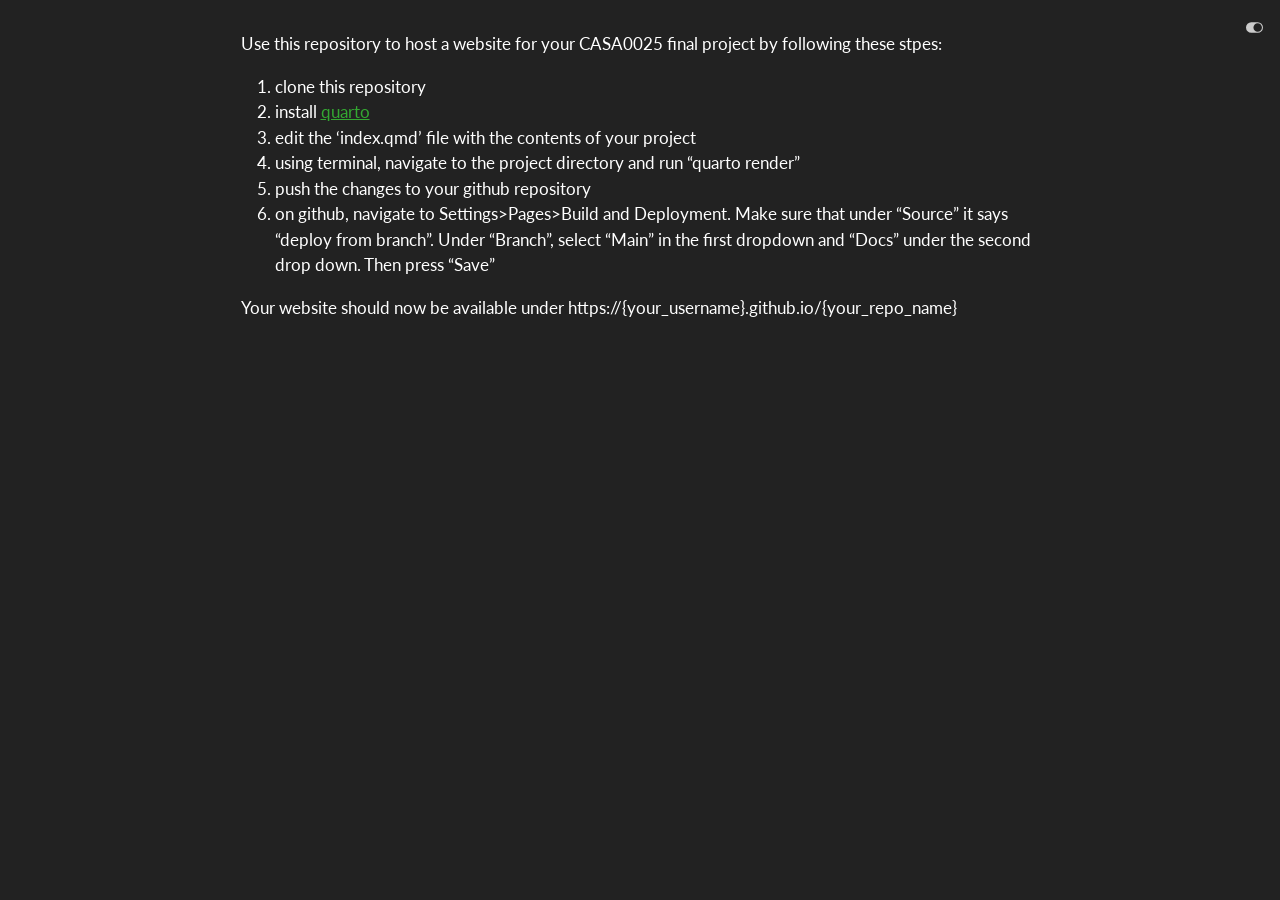
==== commit aee72fd4: "Revert "index.qmd" This reverts commit df9aa953474eeac3c1cb6c0e62ab5b39dfb5e2b6." ====
--- a/docs/readme.html
+++ b/docs/readme.html
@@ -2,16 +2,13 @@
 <html xmlns="http://www.w3.org/1999/xhtml" lang="en" xml:lang="en"><head>
 
 <meta charset="utf-8">
-<meta name="generator" content="quarto-1.9.37">
+<meta name="generator" content="quarto-1.3.326">
 
 <meta name="viewport" content="width=device-width, initial-scale=1.0, user-scalable=yes">
 
 
 <title>readme</title>
 <style>
-/* Default styles provided by pandoc.
-** See https://pandoc.org/MANUAL.html#variables-for-html for config info.
-*/
 code{white-space: pre-wrap;}
 span.smallcaps{font-variant: small-caps;}
 div.columns{display: flex; gap: min(4vw, 1.5em);}
@@ -32,31 +29,24 @@
 <script src="site_libs/quarto-search/fuse.min.js"></script>
 <script src="site_libs/quarto-search/quarto-search.js"></script>
 <meta name="quarto:offset" content="./">
-<script src="site_libs/quarto-html/quarto.js" type="module"></script>
-<script src="site_libs/quarto-html/tabsets/tabsets.js" type="module"></script>
+<script src="site_libs/quarto-html/quarto.js"></script>
 <script src="site_libs/quarto-html/popper.min.js"></script>
 <script src="site_libs/quarto-html/tippy.umd.min.js"></script>
 <script src="site_libs/quarto-html/anchor.min.js"></script>
 <link href="site_libs/quarto-html/tippy.css" rel="stylesheet">
-<link href="site_libs/quarto-html/quarto-syntax-highlighting-e19f81c97bc45f6835df6be9cce9fdc9.css" rel="stylesheet" class="quarto-color-scheme" id="quarto-text-highlighting-styles">
-<link href="site_libs/quarto-html/quarto-syntax-highlighting-dark-e19f81c97bc45f6835df6be9cce9fdc9.css" rel="stylesheet" class="quarto-color-scheme quarto-color-alternate" id="quarto-text-highlighting-styles">
+<link href="site_libs/quarto-html/quarto-syntax-highlighting.css" rel="stylesheet" class="quarto-color-scheme" id="quarto-text-highlighting-styles">
+<link href="site_libs/quarto-html/quarto-syntax-highlighting-dark.css" rel="stylesheet" class="quarto-color-scheme quarto-color-alternate" id="quarto-text-highlighting-styles">
 <script src="site_libs/bootstrap/bootstrap.min.js"></script>
 <link href="site_libs/bootstrap/bootstrap-icons.css" rel="stylesheet">
-<link href="site_libs/bootstrap/bootstrap-0e4771518d582e09723565b49b3a4f1e.min.css" rel="stylesheet" append-hash="true" class="quarto-color-scheme" id="quarto-bootstrap" data-mode="light">
-<link href="site_libs/bootstrap/bootstrap-dark-e939f6cef61ed32b22f131cb56e96317.min.css" rel="stylesheet" append-hash="true" class="quarto-color-scheme quarto-color-alternate" id="quarto-bootstrap" data-mode="dark">
+<link href="site_libs/bootstrap/bootstrap.min.css" rel="stylesheet" class="quarto-color-scheme" id="quarto-bootstrap" data-mode="light">
+<link href="site_libs/bootstrap/bootstrap-dark.min.css" rel="stylesheet" class="quarto-color-scheme quarto-color-alternate" id="quarto-bootstrap" data-mode="dark">
 <script id="quarto-search-options" type="application/json">{
   "location": "sidebar",
   "copy-button": false,
   "collapse-after": 3,
   "panel-placement": "start",
   "type": "textbox",
-  "limit": 50,
-  "keyboard-shortcut": [
-    "f",
-    "/",
-    "s"
-  ],
-  "show-item-context": false,
+  "limit": 20,
   "language": {
     "search-no-results-text": "No results",
     "search-matching-documents-text": "matching documents",
@@ -65,177 +55,15 @@
     "search-more-match-text": "more match in this document",
     "search-more-matches-text": "more matches in this document",
     "search-clear-button-title": "Clear",
-    "search-text-placeholder": "",
     "search-detached-cancel-button-title": "Cancel",
-    "search-submit-button-title": "Submit",
-    "search-label": "Search"
+    "search-submit-button-title": "Submit"
   }
 }</script>
 
 
 </head>
 
-<body class="fullcontent quarto-dark"><script id="quarto-html-before-body" type="application/javascript">
-    const toggleBodyColorMode = (bsSheetEl) => {
-      const mode = bsSheetEl.getAttribute("data-mode");
-      const bodyEl = window.document.querySelector("body");
-      if (mode === "dark") {
-        bodyEl.classList.add("quarto-dark");
-        bodyEl.classList.remove("quarto-light");
-      } else {
-        bodyEl.classList.add("quarto-light");
-        bodyEl.classList.remove("quarto-dark");
-      }
-    }
-    const toggleBodyColorPrimary = () => {
-      const bsSheetEl = window.document.querySelector("link#quarto-bootstrap:not([rel=disabled-stylesheet])");
-      if (bsSheetEl) {
-        toggleBodyColorMode(bsSheetEl);
-      }
-    }
-    const setColorSchemeToggle = (alternate) => {
-      const toggles = window.document.querySelectorAll('.quarto-color-scheme-toggle');
-      for (let i=0; i < toggles.length; i++) {
-        const toggle = toggles[i];
-        if (toggle) {
-          if (alternate) {
-            toggle.classList.add("alternate");
-          } else {
-            toggle.classList.remove("alternate");
-          }
-        }
-      }
-    };
-    const toggleColorMode = (alternate) => {
-      // Switch the stylesheets
-      const primaryStylesheets = window.document.querySelectorAll('link.quarto-color-scheme:not(.quarto-color-alternate)');
-      const alternateStylesheets = window.document.querySelectorAll('link.quarto-color-scheme.quarto-color-alternate');
-      manageTransitions('#quarto-margin-sidebar .nav-link', false);
-      if (alternate) {
-        // note: dark is layered on light, we don't disable primary!
-        enableStylesheet(alternateStylesheets);
-        for (const sheetNode of alternateStylesheets) {
-          if (sheetNode.id === "quarto-bootstrap") {
-            toggleBodyColorMode(sheetNode);
-          }
-        }
-      } else {
-        disableStylesheet(alternateStylesheets);
-        enableStylesheet(primaryStylesheets)
-        toggleBodyColorPrimary();
-      }
-      manageTransitions('#quarto-margin-sidebar .nav-link', true);
-      // Switch the toggles
-      setColorSchemeToggle(alternate)
-      // Hack to workaround the fact that safari doesn't
-      // properly recolor the scrollbar when toggling (#1455)
-      if (navigator.userAgent.indexOf('Safari') > 0 && navigator.userAgent.indexOf('Chrome') == -1) {
-        manageTransitions("body", false);
-        window.scrollTo(0, 1);
-        setTimeout(() => {
-          window.scrollTo(0, 0);
-          manageTransitions("body", true);
-        }, 40);
-      }
-    }
-    const disableStylesheet = (stylesheets) => {
-      for (let i=0; i < stylesheets.length; i++) {
-        const stylesheet = stylesheets[i];
-        stylesheet.rel = 'disabled-stylesheet';
-      }
-    }
-    const enableStylesheet = (stylesheets) => {
-      for (let i=0; i < stylesheets.length; i++) {
-        const stylesheet = stylesheets[i];
-        if(stylesheet.rel !== 'stylesheet') { // for Chrome, which will still FOUC without this check
-          stylesheet.rel = 'stylesheet';
-        }
-      }
-    }
-    const manageTransitions = (selector, allowTransitions) => {
-      const els = window.document.querySelectorAll(selector);
-      for (let i=0; i < els.length; i++) {
-        const el = els[i];
-        if (allowTransitions) {
-          el.classList.remove('notransition');
-        } else {
-          el.classList.add('notransition');
-        }
-      }
-    }
-    const isFileUrl = () => {
-      return window.location.protocol === 'file:';
-    }
-    const hasAlternateSentinel = () => {
-      let styleSentinel = getColorSchemeSentinel();
-      if (styleSentinel !== null) {
-        return styleSentinel === "alternate";
-      } else {
-        return false;
-      }
-    }
-    const setStyleSentinel = (alternate) => {
-      const value = alternate ? "alternate" : "default";
-      if (!isFileUrl()) {
-        window.localStorage.setItem("quarto-color-scheme", value);
-      } else {
-        localAlternateSentinel = value;
-      }
-    }
-    const getColorSchemeSentinel = () => {
-      if (!isFileUrl()) {
-        const storageValue = window.localStorage.getItem("quarto-color-scheme");
-        return storageValue != null ? storageValue : localAlternateSentinel;
-      } else {
-        return localAlternateSentinel;
-      }
-    }
-    const toggleGiscusIfUsed = (isAlternate, darkModeDefault) => {
-      const baseTheme = document.querySelector('#giscus-base-theme')?.value ?? 'light';
-      const alternateTheme = document.querySelector('#giscus-alt-theme')?.value ?? 'dark';
-      let newTheme = '';
-      if(authorPrefersDark) {
-        newTheme = isAlternate ? baseTheme : alternateTheme;
-      } else {
-        newTheme = isAlternate ? alternateTheme : baseTheme;
-      }
-      const changeGiscusTheme = () => {
-        // From: https://github.com/giscus/giscus/issues/336
-        const sendMessage = (message) => {
-          const iframe = document.querySelector('iframe.giscus-frame');
-          if (!iframe) return;
-          iframe.contentWindow.postMessage({ giscus: message }, 'https://giscus.app');
-        }
-        sendMessage({
-          setConfig: {
-            theme: newTheme
-          }
-        });
-      }
-      const isGiscussLoaded = window.document.querySelector('iframe.giscus-frame') !== null;
-      if (isGiscussLoaded) {
-        changeGiscusTheme();
-      }
-    };
-    const authorPrefersDark = true;
-    const darkModeDefault = authorPrefersDark;
-    let localAlternateSentinel = darkModeDefault ? 'alternate' : 'default';
-    // Dark / light mode switch
-    window.quartoToggleColorScheme = () => {
-      // Read the current dark / light value
-      let toAlternate = !hasAlternateSentinel();
-      toggleColorMode(toAlternate);
-      setStyleSentinel(toAlternate);
-      toggleGiscusIfUsed(toAlternate, darkModeDefault);
-      window.dispatchEvent(new Event('resize'));
-    };
-    // Switch to dark mode if need be
-    if (hasAlternateSentinel()) {
-      toggleColorMode(true);
-    } else {
-      toggleColorMode(false);
-    }
-  </script>
+<body class="fullcontent">
 
 <div id="quarto-search-results"></div>
 <!-- content -->
@@ -244,9 +72,7 @@
 <!-- margin-sidebar -->
     
 <!-- main -->
-<main class="content" id="quarto-document-content"><header id="title-block-header" class="quarto-title-block"></header>
-
-
+<main class="content" id="quarto-document-content">
 
 
 
@@ -265,71 +91,158 @@
 
 </main> <!-- /main -->
 <script id="quarto-html-after-body" type="application/javascript">
-  window.document.addEventListener("DOMContentLoaded", function (event) {
-    // Ensure there is a toggle, if there isn't float one in the top right
-    if (window.document.querySelector('.quarto-color-scheme-toggle') === null) {
-      const a = window.document.createElement('a');
-      a.classList.add('top-right');
-      a.classList.add('quarto-color-scheme-toggle');
-      a.href = "";
-      a.onclick = function() { try { window.quartoToggleColorScheme(); } catch {} return false; };
-      const i = window.document.createElement("i");
-      i.classList.add('bi');
-      a.appendChild(i);
-      window.document.body.appendChild(a);
-    }
-    setColorSchemeToggle(hasAlternateSentinel())
-    const icon = "";
-    const anchorJS = new window.AnchorJS();
-    anchorJS.options = {
-      placement: 'right',
-      icon: icon
-    };
-    anchorJS.add('.anchored');
-    const isCodeAnnotation = (el) => {
-      for (const clz of el.classList) {
-        if (clz.startsWith('code-annotation-')) {                     
-          return true;
+window.document.addEventListener("DOMContentLoaded", function (event) {
+  const toggleBodyColorMode = (bsSheetEl) => {
+    const mode = bsSheetEl.getAttribute("data-mode");
+    const bodyEl = window.document.querySelector("body");
+    if (mode === "dark") {
+      bodyEl.classList.add("quarto-dark");
+      bodyEl.classList.remove("quarto-light");
+    } else {
+      bodyEl.classList.add("quarto-light");
+      bodyEl.classList.remove("quarto-dark");
+    }
+  }
+  const toggleBodyColorPrimary = () => {
+    const bsSheetEl = window.document.querySelector("link#quarto-bootstrap");
+    if (bsSheetEl) {
+      toggleBodyColorMode(bsSheetEl);
+    }
+  }
+  toggleBodyColorPrimary();  
+  const disableStylesheet = (stylesheets) => {
+    for (let i=0; i < stylesheets.length; i++) {
+      const stylesheet = stylesheets[i];
+      stylesheet.rel = 'prefetch';
+    }
+  }
+  const enableStylesheet = (stylesheets) => {
+    for (let i=0; i < stylesheets.length; i++) {
+      const stylesheet = stylesheets[i];
+      stylesheet.rel = 'stylesheet';
+    }
+  }
+  const manageTransitions = (selector, allowTransitions) => {
+    const els = window.document.querySelectorAll(selector);
+    for (let i=0; i < els.length; i++) {
+      const el = els[i];
+      if (allowTransitions) {
+        el.classList.remove('notransition');
+      } else {
+        el.classList.add('notransition');
+      }
+    }
+  }
+  const toggleColorMode = (alternate) => {
+    // Switch the stylesheets
+    const alternateStylesheets = window.document.querySelectorAll('link.quarto-color-scheme.quarto-color-alternate');
+    manageTransitions('#quarto-margin-sidebar .nav-link', false);
+    if (alternate) {
+      enableStylesheet(alternateStylesheets);
+      for (const sheetNode of alternateStylesheets) {
+        if (sheetNode.id === "quarto-bootstrap") {
+          toggleBodyColorMode(sheetNode);
         }
       }
+    } else {
+      disableStylesheet(alternateStylesheets);
+      toggleBodyColorPrimary();
+    }
+    manageTransitions('#quarto-margin-sidebar .nav-link', true);
+    // Switch the toggles
+    const toggles = window.document.querySelectorAll('.quarto-color-scheme-toggle');
+    for (let i=0; i < toggles.length; i++) {
+      const toggle = toggles[i];
+      if (toggle) {
+        if (alternate) {
+          toggle.classList.add("alternate");     
+        } else {
+          toggle.classList.remove("alternate");
+        }
+      }
+    }
+    // Hack to workaround the fact that safari doesn't
+    // properly recolor the scrollbar when toggling (#1455)
+    if (navigator.userAgent.indexOf('Safari') > 0 && navigator.userAgent.indexOf('Chrome') == -1) {
+      manageTransitions("body", false);
+      window.scrollTo(0, 1);
+      setTimeout(() => {
+        window.scrollTo(0, 0);
+        manageTransitions("body", true);
+      }, 40);  
+    }
+  }
+  const isFileUrl = () => { 
+    return window.location.protocol === 'file:';
+  }
+  const hasAlternateSentinel = () => {  
+    let styleSentinel = getColorSchemeSentinel();
+    if (styleSentinel !== null) {
+      return styleSentinel === "alternate";
+    } else {
       return false;
     }
-    const onCopySuccess = function(e) {
-      // button target
-      const button = e.trigger;
-      // don't keep focus
-      button.blur();
-      // flash "checked"
-      button.classList.add('code-copy-button-checked');
-      var currentTitle = button.getAttribute("title");
-      button.setAttribute("title", "Copied!");
-      let tooltip;
-      if (window.bootstrap) {
-        button.setAttribute("data-bs-toggle", "tooltip");
-        button.setAttribute("data-bs-placement", "left");
-        button.setAttribute("data-bs-title", "Copied!");
-        tooltip = new bootstrap.Tooltip(button, 
-          { trigger: "manual", 
-            customClass: "code-copy-button-tooltip",
-            offset: [0, -8]});
-        tooltip.show();    
-      }
-      setTimeout(function() {
-        if (tooltip) {
-          tooltip.hide();
-          button.removeAttribute("data-bs-title");
-          button.removeAttribute("data-bs-toggle");
-          button.removeAttribute("data-bs-placement");
-        }
-        button.setAttribute("title", currentTitle);
-        button.classList.remove('code-copy-button-checked');
-      }, 1000);
-      // clear code selection
-      e.clearSelection();
-    }
-    const getTextToCopy = function(trigger) {
-      const outerScaffold = trigger.parentElement.cloneNode(true);
-      const codeEl = outerScaffold.querySelector('code');
+  }
+  const setStyleSentinel = (alternate) => {
+    const value = alternate ? "alternate" : "default";
+    if (!isFileUrl()) {
+      window.localStorage.setItem("quarto-color-scheme", value);
+    } else {
+      localAlternateSentinel = value;
+    }
+  }
+  const getColorSchemeSentinel = () => {
+    if (!isFileUrl()) {
+      const storageValue = window.localStorage.getItem("quarto-color-scheme");
+      return storageValue != null ? storageValue : localAlternateSentinel;
+    } else {
+      return localAlternateSentinel;
+    }
+  }
+  let localAlternateSentinel = 'alternate';
+  // Dark / light mode switch
+  window.quartoToggleColorScheme = () => {
+    // Read the current dark / light value 
+    let toAlternate = !hasAlternateSentinel();
+    toggleColorMode(toAlternate);
+    setStyleSentinel(toAlternate);
+  };
+  // Ensure there is a toggle, if there isn't float one in the top right
+  if (window.document.querySelector('.quarto-color-scheme-toggle') === null) {
+    const a = window.document.createElement('a');
+    a.classList.add('top-right');
+    a.classList.add('quarto-color-scheme-toggle');
+    a.href = "";
+    a.onclick = function() { try { window.quartoToggleColorScheme(); } catch {} return false; };
+    const i = window.document.createElement("i");
+    i.classList.add('bi');
+    a.appendChild(i);
+    window.document.body.appendChild(a);
+  }
+  // Switch to dark mode if need be
+  if (hasAlternateSentinel()) {
+    toggleColorMode(true);
+  } else {
+    toggleColorMode(false);
+  }
+  const icon = "";
+  const anchorJS = new window.AnchorJS();
+  anchorJS.options = {
+    placement: 'right',
+    icon: icon
+  };
+  anchorJS.add('.anchored');
+  const isCodeAnnotation = (el) => {
+    for (const clz of el.classList) {
+      if (clz.startsWith('code-annotation-')) {                     
+        return true;
+      }
+    }
+    return false;
+  }
+  const clipboard = new window.ClipboardJS('.code-copy-button', {
+    text: function(trigger) {
+      const codeEl = trigger.previousElementSibling.cloneNode(true);
       for (const childEl of codeEl.children) {
         if (isCodeAnnotation(childEl)) {
           childEl.remove();
@@ -337,349 +250,196 @@
       }
       return codeEl.innerText;
     }
-    const clipboard = new window.ClipboardJS('.code-copy-button:not([data-in-quarto-modal])', {
-      text: getTextToCopy
+  });
+  clipboard.on('success', function(e) {
+    // button target
+    const button = e.trigger;
+    // don't keep focus
+    button.blur();
+    // flash "checked"
+    button.classList.add('code-copy-button-checked');
+    var currentTitle = button.getAttribute("title");
+    button.setAttribute("title", "Copied!");
+    let tooltip;
+    if (window.bootstrap) {
+      button.setAttribute("data-bs-toggle", "tooltip");
+      button.setAttribute("data-bs-placement", "left");
+      button.setAttribute("data-bs-title", "Copied!");
+      tooltip = new bootstrap.Tooltip(button, 
+        { trigger: "manual", 
+          customClass: "code-copy-button-tooltip",
+          offset: [0, -8]});
+      tooltip.show();    
+    }
+    setTimeout(function() {
+      if (tooltip) {
+        tooltip.hide();
+        button.removeAttribute("data-bs-title");
+        button.removeAttribute("data-bs-toggle");
+        button.removeAttribute("data-bs-placement");
+      }
+      button.setAttribute("title", currentTitle);
+      button.classList.remove('code-copy-button-checked');
+    }, 1000);
+    // clear code selection
+    e.clearSelection();
+  });
+  function tippyHover(el, contentFn) {
+    const config = {
+      allowHTML: true,
+      content: contentFn,
+      maxWidth: 500,
+      delay: 100,
+      arrow: false,
+      appendTo: function(el) {
+          return el.parentElement;
+      },
+      interactive: true,
+      interactiveBorder: 10,
+      theme: 'quarto',
+      placement: 'bottom-start'
+    };
+    window.tippy(el, config); 
+  }
+  const noterefs = window.document.querySelectorAll('a[role="doc-noteref"]');
+  for (var i=0; i<noterefs.length; i++) {
+    const ref = noterefs[i];
+    tippyHover(ref, function() {
+      // use id or data attribute instead here
+      let href = ref.getAttribute('data-footnote-href') || ref.getAttribute('href');
+      try { href = new URL(href).hash; } catch {}
+      const id = href.replace(/^#\/?/, "");
+      const note = window.document.getElementById(id);
+      return note.innerHTML;
     });
-    clipboard.on('success', onCopySuccess);
-    if (window.document.getElementById('quarto-embedded-source-code-modal')) {
-      const clipboardModal = new window.ClipboardJS('.code-copy-button[data-in-quarto-modal]', {
-        text: getTextToCopy,
-        container: window.document.getElementById('quarto-embedded-source-code-modal')
+  }
+      let selectedAnnoteEl;
+      const selectorForAnnotation = ( cell, annotation) => {
+        let cellAttr = 'data-code-cell="' + cell + '"';
+        let lineAttr = 'data-code-annotation="' +  annotation + '"';
+        const selector = 'span[' + cellAttr + '][' + lineAttr + ']';
+        return selector;
+      }
+      const selectCodeLines = (annoteEl) => {
+        const doc = window.document;
+        const targetCell = annoteEl.getAttribute("data-target-cell");
+        const targetAnnotation = annoteEl.getAttribute("data-target-annotation");
+        const annoteSpan = window.document.querySelector(selectorForAnnotation(targetCell, targetAnnotation));
+        const lines = annoteSpan.getAttribute("data-code-lines").split(",");
+        const lineIds = lines.map((line) => {
+          return targetCell + "-" + line;
+        })
+        let top = null;
+        let height = null;
+        let parent = null;
+        if (lineIds.length > 0) {
+            //compute the position of the single el (top and bottom and make a div)
+            const el = window.document.getElementById(lineIds[0]);
+            top = el.offsetTop;
+            height = el.offsetHeight;
+            parent = el.parentElement.parentElement;
+          if (lineIds.length > 1) {
+            const lastEl = window.document.getElementById(lineIds[lineIds.length - 1]);
+            const bottom = lastEl.offsetTop + lastEl.offsetHeight;
+            height = bottom - top;
+          }
+          if (top !== null && height !== null && parent !== null) {
+            // cook up a div (if necessary) and position it 
+            let div = window.document.getElementById("code-annotation-line-highlight");
+            if (div === null) {
+              div = window.document.createElement("div");
+              div.setAttribute("id", "code-annotation-line-highlight");
+              div.style.position = 'absolute';
+              parent.appendChild(div);
+            }
+            div.style.top = top - 2 + "px";
+            div.style.height = height + 4 + "px";
+            let gutterDiv = window.document.getElementById("code-annotation-line-highlight-gutter");
+            if (gutterDiv === null) {
+              gutterDiv = window.document.createElement("div");
+              gutterDiv.setAttribute("id", "code-annotation-line-highlight-gutter");
+              gutterDiv.style.position = 'absolute';
+              const codeCell = window.document.getElementById(targetCell);
+              const gutter = codeCell.querySelector('.code-annotation-gutter');
+              gutter.appendChild(gutterDiv);
+            }
+            gutterDiv.style.top = top - 2 + "px";
+            gutterDiv.style.height = height + 4 + "px";
+          }
+          selectedAnnoteEl = annoteEl;
+        }
+      };
+      const unselectCodeLines = () => {
+        const elementsIds = ["code-annotation-line-highlight", "code-annotation-line-highlight-gutter"];
+        elementsIds.forEach((elId) => {
+          const div = window.document.getElementById(elId);
+          if (div) {
+            div.remove();
+          }
+        });
+        selectedAnnoteEl = undefined;
+      };
+      // Attach click handler to the DT
+      const annoteDls = window.document.querySelectorAll('dt[data-target-cell]');
+      for (const annoteDlNode of annoteDls) {
+        annoteDlNode.addEventListener('click', (event) => {
+          const clickedEl = event.target;
+          if (clickedEl !== selectedAnnoteEl) {
+            unselectCodeLines();
+            const activeEl = window.document.querySelector('dt[data-target-cell].code-annotation-active');
+            if (activeEl) {
+              activeEl.classList.remove('code-annotation-active');
+            }
+            selectCodeLines(clickedEl);
+            clickedEl.classList.add('code-annotation-active');
+          } else {
+            // Unselect the line
+            unselectCodeLines();
+            clickedEl.classList.remove('code-annotation-active');
+          }
+        });
+      }
+  const findCites = (el) => {
+    const parentEl = el.parentElement;
+    if (parentEl) {
+      const cites = parentEl.dataset.cites;
+      if (cites) {
+        return {
+          el,
+          cites: cites.split(' ')
+        };
+      } else {
+        return findCites(el.parentElement)
+      }
+    } else {
+      return undefined;
+    }
+  };
+  var bibliorefs = window.document.querySelectorAll('a[role="doc-biblioref"]');
+  for (var i=0; i<bibliorefs.length; i++) {
+    const ref = bibliorefs[i];
+    const citeInfo = findCites(ref);
+    if (citeInfo) {
+      tippyHover(citeInfo.el, function() {
+        var popup = window.document.createElement('div');
+        citeInfo.cites.forEach(function(cite) {
+          var citeDiv = window.document.createElement('div');
+          citeDiv.classList.add('hanging-indent');
+          citeDiv.classList.add('csl-entry');
+          var biblioDiv = window.document.getElementById('ref-' + cite);
+          if (biblioDiv) {
+            citeDiv.innerHTML = biblioDiv.innerHTML;
+          }
+          popup.appendChild(citeDiv);
+        });
+        return popup.innerHTML;
       });
-      clipboardModal.on('success', onCopySuccess);
-    }
-      var localhostRegex = new RegExp(/^(?:http|https):\/\/localhost\:?[0-9]*\//);
-      var mailtoRegex = new RegExp(/^mailto:/);
-        var filterRegex = new RegExp('/' + window.location.host + '/');
-      var isInternal = (href) => {
-          return filterRegex.test(href) || localhostRegex.test(href) || mailtoRegex.test(href);
-      }
-      // Inspect non-navigation links and adorn them if external
-     var links = window.document.querySelectorAll('a[href]:not(.nav-link):not(.navbar-brand):not(.toc-action):not(.sidebar-link):not(.sidebar-item-toggle):not(.pagination-link):not(.no-external):not([aria-hidden]):not(.dropdown-item):not(.quarto-navigation-tool):not(.about-link)');
-      for (var i=0; i<links.length; i++) {
-        const link = links[i];
-        if (!isInternal(link.href)) {
-          // undo the damage that might have been done by quarto-nav.js in the case of
-          // links that we want to consider external
-          if (link.dataset.originalHref !== undefined) {
-            link.href = link.dataset.originalHref;
-          }
-        }
-      }
-    function tippyHover(el, contentFn, onTriggerFn, onUntriggerFn) {
-      const config = {
-        allowHTML: true,
-        maxWidth: 500,
-        delay: 100,
-        arrow: false,
-        appendTo: function(el) {
-            return el.parentElement;
-        },
-        interactive: true,
-        interactiveBorder: 10,
-        theme: 'quarto',
-        placement: 'bottom-start',
-      };
-      if (contentFn) {
-        config.content = contentFn;
-      }
-      if (onTriggerFn) {
-        config.onTrigger = onTriggerFn;
-      }
-      if (onUntriggerFn) {
-        config.onUntrigger = onUntriggerFn;
-      }
-      window.tippy(el, config); 
-    }
-    const noterefs = window.document.querySelectorAll('a[role="doc-noteref"]');
-    for (var i=0; i<noterefs.length; i++) {
-      const ref = noterefs[i];
-      tippyHover(ref, function() {
-        // use id or data attribute instead here
-        let href = ref.getAttribute('data-footnote-href') || ref.getAttribute('href');
-        try { href = new URL(href).hash; } catch {}
-        const id = href.replace(/^#\/?/, "");
-        const note = window.document.getElementById(id);
-        if (note) {
-          return note.innerHTML;
-        } else {
-          return "";
-        }
-      });
-    }
-    const xrefs = window.document.querySelectorAll('a.quarto-xref');
-    const processXRef = (id, note) => {
-      // Strip column container classes
-      const stripColumnClz = (el) => {
-        el.classList.remove("page-full", "page-columns");
-        if (el.children) {
-          for (const child of el.children) {
-            stripColumnClz(child);
-          }
-        }
-      }
-      stripColumnClz(note)
-      if (id === null || id.startsWith('sec-')) {
-        // Special case sections, only their first couple elements
-        const container = document.createElement("div");
-        if (note.children && note.children.length > 2) {
-          container.appendChild(note.children[0].cloneNode(true));
-          for (let i = 1; i < note.children.length; i++) {
-            const child = note.children[i];
-            if (child.tagName === "P" && child.innerText === "") {
-              continue;
-            } else {
-              container.appendChild(child.cloneNode(true));
-              break;
-            }
-          }
-          if (window.Quarto?.typesetMath) {
-            window.Quarto.typesetMath(container);
-          }
-          return container.innerHTML
-        } else {
-          if (window.Quarto?.typesetMath) {
-            window.Quarto.typesetMath(note);
-          }
-          return note.innerHTML;
-        }
-      } else {
-        // Remove any anchor links if they are present
-        const anchorLink = note.querySelector('a.anchorjs-link');
-        if (anchorLink) {
-          anchorLink.remove();
-        }
-        if (window.Quarto?.typesetMath) {
-          window.Quarto.typesetMath(note);
-        }
-        if (note.classList.contains("callout")) {
-          return note.outerHTML;
-        } else {
-          return note.innerHTML;
-        }
-      }
-    }
-    for (var i=0; i<xrefs.length; i++) {
-      const xref = xrefs[i];
-      tippyHover(xref, undefined, function(instance) {
-        instance.disable();
-        let url = xref.getAttribute('href');
-        let hash = undefined; 
-        if (url.startsWith('#')) {
-          hash = url;
-        } else {
-          try { hash = new URL(url).hash; } catch {}
-        }
-        if (hash) {
-          const id = hash.replace(/^#\/?/, "");
-          const note = window.document.getElementById(id);
-          if (note !== null) {
-            try {
-              const html = processXRef(id, note.cloneNode(true));
-              instance.setContent(html);
-            } finally {
-              instance.enable();
-              instance.show();
-            }
-          } else {
-            // See if we can fetch this
-            fetch(url.split('#')[0])
-            .then(res => res.text())
-            .then(html => {
-              const parser = new DOMParser();
-              const htmlDoc = parser.parseFromString(html, "text/html");
-              const note = htmlDoc.getElementById(id);
-              if (note !== null) {
-                const html = processXRef(id, note);
-                instance.setContent(html);
-              } 
-            }).finally(() => {
-              instance.enable();
-              instance.show();
-            });
-          }
-        } else {
-          // See if we can fetch a full url (with no hash to target)
-          // This is a special case and we should probably do some content thinning / targeting
-          fetch(url)
-          .then(res => res.text())
-          .then(html => {
-            const parser = new DOMParser();
-            const htmlDoc = parser.parseFromString(html, "text/html");
-            const note = htmlDoc.querySelector('main.content');
-            if (note !== null) {
-              // This should only happen for chapter cross references
-              // (since there is no id in the URL)
-              // remove the first header
-              if (note.children.length > 0 && note.children[0].tagName === "HEADER") {
-                note.children[0].remove();
-              }
-              const html = processXRef(null, note);
-              instance.setContent(html);
-            } 
-          }).finally(() => {
-            instance.enable();
-            instance.show();
-          });
-        }
-      }, function(instance) {
-      });
-    }
-        let selectedAnnoteEl;
-        const selectorForAnnotation = ( cell, annotation) => {
-          let cellAttr = 'data-code-cell="' + cell + '"';
-          let lineAttr = 'data-code-annotation="' +  annotation + '"';
-          const selector = 'span[' + cellAttr + '][' + lineAttr + ']';
-          return selector;
-        }
-        const selectCodeLines = (annoteEl) => {
-          const doc = window.document;
-          const targetCell = annoteEl.getAttribute("data-target-cell");
-          const targetAnnotation = annoteEl.getAttribute("data-target-annotation");
-          const annoteSpan = window.document.querySelector(selectorForAnnotation(targetCell, targetAnnotation));
-          const lines = annoteSpan.getAttribute("data-code-lines").split(",");
-          const lineIds = lines.map((line) => {
-            return targetCell + "-" + line;
-          })
-          let top = null;
-          let height = null;
-          let parent = null;
-          if (lineIds.length > 0) {
-              //compute the position of the single el (top and bottom and make a div)
-              const el = window.document.getElementById(lineIds[0]);
-              top = el.offsetTop;
-              height = el.offsetHeight;
-              parent = el.parentElement.parentElement;
-            if (lineIds.length > 1) {
-              const lastEl = window.document.getElementById(lineIds[lineIds.length - 1]);
-              const bottom = lastEl.offsetTop + lastEl.offsetHeight;
-              height = bottom - top;
-            }
-            if (top !== null && height !== null && parent !== null) {
-              // cook up a div (if necessary) and position it 
-              let div = window.document.getElementById("code-annotation-line-highlight");
-              if (div === null) {
-                div = window.document.createElement("div");
-                div.setAttribute("id", "code-annotation-line-highlight");
-                div.style.position = 'absolute';
-                parent.appendChild(div);
-              }
-              div.style.top = top - 2 + "px";
-              div.style.height = height + 4 + "px";
-              div.style.left = 0;
-              let gutterDiv = window.document.getElementById("code-annotation-line-highlight-gutter");
-              if (gutterDiv === null) {
-                gutterDiv = window.document.createElement("div");
-                gutterDiv.setAttribute("id", "code-annotation-line-highlight-gutter");
-                gutterDiv.style.position = 'absolute';
-                const codeCell = window.document.getElementById(targetCell);
-                const gutter = codeCell.querySelector('.code-annotation-gutter');
-                gutter.appendChild(gutterDiv);
-              }
-              gutterDiv.style.top = top - 2 + "px";
-              gutterDiv.style.height = height + 4 + "px";
-            }
-            selectedAnnoteEl = annoteEl;
-          }
-        };
-        const unselectCodeLines = () => {
-          const elementsIds = ["code-annotation-line-highlight", "code-annotation-line-highlight-gutter"];
-          elementsIds.forEach((elId) => {
-            const div = window.document.getElementById(elId);
-            if (div) {
-              div.remove();
-            }
-          });
-          selectedAnnoteEl = undefined;
-        };
-          // Handle positioning of the toggle
-      window.addEventListener(
-        "resize",
-        throttle(() => {
-          elRect = undefined;
-          if (selectedAnnoteEl) {
-            selectCodeLines(selectedAnnoteEl);
-          }
-        }, 10)
-      );
-      function throttle(fn, ms) {
-      let throttle = false;
-      let timer;
-        return (...args) => {
-          if(!throttle) { // first call gets through
-              fn.apply(this, args);
-              throttle = true;
-          } else { // all the others get throttled
-              if(timer) clearTimeout(timer); // cancel #2
-              timer = setTimeout(() => {
-                fn.apply(this, args);
-                timer = throttle = false;
-              }, ms);
-          }
-        };
-      }
-        // Attach click handler to the DT
-        const annoteDls = window.document.querySelectorAll('dt[data-target-cell]');
-        for (const annoteDlNode of annoteDls) {
-          annoteDlNode.addEventListener('click', (event) => {
-            const clickedEl = event.target;
-            if (clickedEl !== selectedAnnoteEl) {
-              unselectCodeLines();
-              const activeEl = window.document.querySelector('dt[data-target-cell].code-annotation-active');
-              if (activeEl) {
-                activeEl.classList.remove('code-annotation-active');
-              }
-              selectCodeLines(clickedEl);
-              clickedEl.classList.add('code-annotation-active');
-            } else {
-              // Unselect the line
-              unselectCodeLines();
-              clickedEl.classList.remove('code-annotation-active');
-            }
-          });
-        }
-    const findCites = (el) => {
-      const parentEl = el.parentElement;
-      if (parentEl) {
-        const cites = parentEl.dataset.cites;
-        if (cites) {
-          return {
-            el,
-            cites: cites.split(' ')
-          };
-        } else {
-          return findCites(el.parentElement)
-        }
-      } else {
-        return undefined;
-      }
-    };
-    var bibliorefs = window.document.querySelectorAll('a[role="doc-biblioref"]');
-    for (var i=0; i<bibliorefs.length; i++) {
-      const ref = bibliorefs[i];
-      const citeInfo = findCites(ref);
-      if (citeInfo) {
-        tippyHover(citeInfo.el, function() {
-          var popup = window.document.createElement('div');
-          citeInfo.cites.forEach(function(cite) {
-            var citeDiv = window.document.createElement('div');
-            citeDiv.classList.add('hanging-indent');
-            citeDiv.classList.add('csl-entry');
-            var biblioDiv = window.document.getElementById('ref-' + cite);
-            if (biblioDiv) {
-              citeDiv.innerHTML = biblioDiv.innerHTML;
-            }
-            popup.appendChild(citeDiv);
-          });
-          return popup.innerHTML;
-        });
-      }
-    }
-  });
-  </script>
+    }
+  }
+});
+</script>
 </div> <!-- /content -->
 
 
 
-
 </body></html>
--- a/docs/site_libs/quarto-html/quarto-syntax-highlighting.css
+++ b/docs/site_libs/quarto-html/quarto-syntax-highlighting.css
@@ -0,0 +1,180 @@
+/* quarto syntax highlight colors */
+:root {
+  --quarto-hl-al-color: #ff5555;
+  --quarto-hl-an-color: #75715e;
+  --quarto-hl-at-color: #f92672;
+  --quarto-hl-bn-color: #ae81ff;
+  --quarto-hl-bu-color: #66D9EF;
+  --quarto-hl-ch-color: #e6db74;
+  --quarto-hl-co-color: #75715e;
+  --quarto-hl-cv-color: #75715e;
+  --quarto-hl-cn-color: #ae81ff;
+  --quarto-hl-cf-color: #f92672;
+  --quarto-hl-dt-color: #66d9ef;
+  --quarto-hl-dv-color: #ae81ff;
+  --quarto-hl-do-color: #75715e;
+  --quarto-hl-er-color: #ff5555;
+  --quarto-hl-ex-color: #a6e22e;
+  --quarto-hl-fl-color: #ae81ff;
+  --quarto-hl-fu-color: #a6e22e;
+  --quarto-hl-im-color: #f92672;
+  --quarto-hl-in-color: #f1fa8c;
+  --quarto-hl-kw-color: #f92672;
+  --quarto-hl-op-color: #f8f8f2;
+  --quarto-hl-pp-color: #f92672;
+  --quarto-hl-re-color: #75715e;
+  --quarto-hl-sc-color: #ae81ff;
+  --quarto-hl-ss-color: #e6db74;
+  --quarto-hl-st-color: #e6db74;
+  --quarto-hl-va-color: #f8f8f2;
+  --quarto-hl-vs-color: #e6db74;
+  --quarto-hl-wa-color: #ff5555;
+}
+
+/* other quarto variables */
+:root {
+  --quarto-font-monospace: SFMono-Regular, Menlo, Monaco, Consolas, "Liberation Mono", "Courier New", monospace;
+}
+
+code span.al {
+  font-weight: bold;
+  color: #ff5555;
+}
+
+code span.an {
+  color: #75715e;
+}
+
+code span.at {
+  color: #f92672;
+}
+
+code span.bn {
+  color: #ae81ff;
+}
+
+code span.bu {
+  color: #66D9EF;
+}
+
+code span.ch {
+  color: #e6db74;
+}
+
+code span.co {
+  color: #75715e;
+}
+
+code span.cv {
+  color: #75715e;
+}
+
+code span.cn {
+  color: #ae81ff;
+}
+
+code span.cf {
+  color: #f92672;
+}
+
+code span.dt {
+  font-style: italic;
+  color: #66d9ef;
+}
+
+code span.dv {
+  color: #ae81ff;
+}
+
+code span.do {
+  color: #75715e;
+}
+
+code span.er {
+  color: #ff5555;
+  text-decoration: underline;
+}
+
+code span.ex {
+  font-weight: bold;
+  color: #a6e22e;
+}
+
+code span.fl {
+  color: #ae81ff;
+}
+
+code span.fu {
+  color: #a6e22e;
+}
+
+code span.im {
+  color: #f92672;
+}
+
+code span.in {
+  color: #f1fa8c;
+}
+
+code span.kw {
+  color: #f92672;
+}
+
+pre > code.sourceCode > span {
+  color: #f8f8f2;
+}
+
+code span {
+  color: #f8f8f2;
+}
+
+code.sourceCode > span {
+  color: #f8f8f2;
+}
+
+div.sourceCode,
+div.sourceCode pre.sourceCode {
+  color: #f8f8f2;
+}
+
+code span.op {
+  color: #f8f8f2;
+}
+
+code span.pp {
+  color: #f92672;
+}
+
+code span.re {
+  color: #75715e;
+}
+
+code span.sc {
+  color: #ae81ff;
+}
+
+code span.ss {
+  color: #e6db74;
+}
+
+code span.st {
+  color: #e6db74;
+}
+
+code span.va {
+  color: #f8f8f2;
+}
+
+code span.vs {
+  color: #e6db74;
+}
+
+code span.wa {
+  color: #ff5555;
+}
+
+.prevent-inlining {
+  content: "</";
+}
+
+/*# sourceMappingURL=debc5d5d77c3f9108843748ff7464032.css.map */
--- a/docs/site_libs/quarto-html/quarto-syntax-highlighting-dark.css
+++ b/docs/site_libs/quarto-html/quarto-syntax-highlighting-dark.css
@@ -0,0 +1,180 @@
+/* quarto syntax highlight colors */
+:root {
+  --quarto-hl-al-color: #ff5555;
+  --quarto-hl-an-color: #75715e;
+  --quarto-hl-at-color: #f92672;
+  --quarto-hl-bn-color: #ae81ff;
+  --quarto-hl-bu-color: #66D9EF;
+  --quarto-hl-ch-color: #e6db74;
+  --quarto-hl-co-color: #75715e;
+  --quarto-hl-cv-color: #75715e;
+  --quarto-hl-cn-color: #ae81ff;
+  --quarto-hl-cf-color: #f92672;
+  --quarto-hl-dt-color: #66d9ef;
+  --quarto-hl-dv-color: #ae81ff;
+  --quarto-hl-do-color: #75715e;
+  --quarto-hl-er-color: #ff5555;
+  --quarto-hl-ex-color: #a6e22e;
+  --quarto-hl-fl-color: #ae81ff;
+  --quarto-hl-fu-color: #a6e22e;
+  --quarto-hl-im-color: #f92672;
+  --quarto-hl-in-color: #f1fa8c;
+  --quarto-hl-kw-color: #f92672;
+  --quarto-hl-op-color: #f8f8f2;
+  --quarto-hl-pp-color: #f92672;
+  --quarto-hl-re-color: #75715e;
+  --quarto-hl-sc-color: #ae81ff;
+  --quarto-hl-ss-color: #e6db74;
+  --quarto-hl-st-color: #e6db74;
+  --quarto-hl-va-color: #f8f8f2;
+  --quarto-hl-vs-color: #e6db74;
+  --quarto-hl-wa-color: #ff5555;
+}
+
+/* other quarto variables */
+:root {
+  --quarto-font-monospace: SFMono-Regular, Menlo, Monaco, Consolas, "Liberation Mono", "Courier New", monospace;
+}
+
+code span.al {
+  font-weight: bold;
+  color: #ff5555;
+}
+
+code span.an {
+  color: #75715e;
+}
+
+code span.at {
+  color: #f92672;
+}
+
+code span.bn {
+  color: #ae81ff;
+}
+
+code span.bu {
+  color: #66D9EF;
+}
+
+code span.ch {
+  color: #e6db74;
+}
+
+code span.co {
+  color: #75715e;
+}
+
+code span.cv {
+  color: #75715e;
+}
+
+code span.cn {
+  color: #ae81ff;
+}
+
+code span.cf {
+  color: #f92672;
+}
+
+code span.dt {
+  font-style: italic;
+  color: #66d9ef;
+}
+
+code span.dv {
+  color: #ae81ff;
+}
+
+code span.do {
+  color: #75715e;
+}
+
+code span.er {
+  color: #ff5555;
+  text-decoration: underline;
+}
+
+code span.ex {
+  font-weight: bold;
+  color: #a6e22e;
+}
+
+code span.fl {
+  color: #ae81ff;
+}
+
+code span.fu {
+  color: #a6e22e;
+}
+
+code span.im {
+  color: #f92672;
+}
+
+code span.in {
+  color: #f1fa8c;
+}
+
+code span.kw {
+  color: #f92672;
+}
+
+pre > code.sourceCode > span {
+  color: #f8f8f2;
+}
+
+code span {
+  color: #f8f8f2;
+}
+
+code.sourceCode > span {
+  color: #f8f8f2;
+}
+
+div.sourceCode,
+div.sourceCode pre.sourceCode {
+  color: #f8f8f2;
+}
+
+code span.op {
+  color: #f8f8f2;
+}
+
+code span.pp {
+  color: #f92672;
+}
+
+code span.re {
+  color: #75715e;
+}
+
+code span.sc {
+  color: #ae81ff;
+}
+
+code span.ss {
+  color: #e6db74;
+}
+
+code span.st {
+  color: #e6db74;
+}
+
+code span.va {
+  color: #f8f8f2;
+}
+
+code span.vs {
+  color: #e6db74;
+}
+
+code span.wa {
+  color: #ff5555;
+}
+
+.prevent-inlining {
+  content: "</";
+}
+
+/*# sourceMappingURL=935a306eefa94366c21e1a970dddb765.css.map */
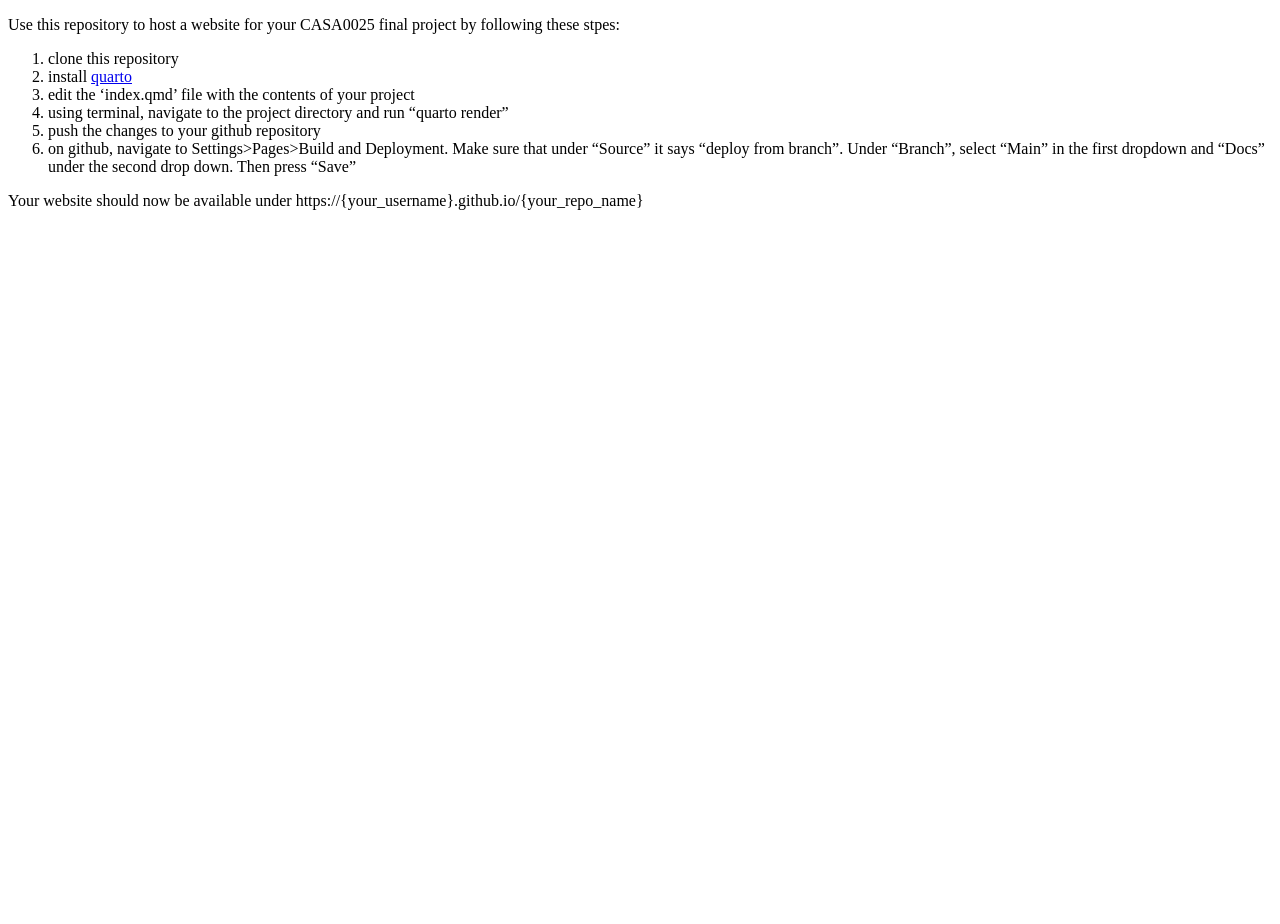
==== commit d88d2de0: "final render" ====
--- a/docs/readme.html
+++ b/docs/readme.html
@@ -2,13 +2,16 @@
 <html xmlns="http://www.w3.org/1999/xhtml" lang="en" xml:lang="en"><head>
 
 <meta charset="utf-8">
-<meta name="generator" content="quarto-1.3.326">
+<meta name="generator" content="quarto-1.9.37">
 
 <meta name="viewport" content="width=device-width, initial-scale=1.0, user-scalable=yes">
 
 
 <title>readme</title>
 <style>
+/* Default styles provided by pandoc.
+** See https://pandoc.org/MANUAL.html#variables-for-html for config info.
+*/
 code{white-space: pre-wrap;}
 span.smallcaps{font-variant: small-caps;}
 div.columns{display: flex; gap: min(4vw, 1.5em);}
@@ -29,24 +32,31 @@
 <script src="site_libs/quarto-search/fuse.min.js"></script>
 <script src="site_libs/quarto-search/quarto-search.js"></script>
 <meta name="quarto:offset" content="./">
-<script src="site_libs/quarto-html/quarto.js"></script>
+<script src="site_libs/quarto-html/quarto.js" type="module"></script>
+<script src="site_libs/quarto-html/tabsets/tabsets.js" type="module"></script>
 <script src="site_libs/quarto-html/popper.min.js"></script>
 <script src="site_libs/quarto-html/tippy.umd.min.js"></script>
 <script src="site_libs/quarto-html/anchor.min.js"></script>
 <link href="site_libs/quarto-html/tippy.css" rel="stylesheet">
-<link href="site_libs/quarto-html/quarto-syntax-highlighting.css" rel="stylesheet" class="quarto-color-scheme" id="quarto-text-highlighting-styles">
-<link href="site_libs/quarto-html/quarto-syntax-highlighting-dark.css" rel="stylesheet" class="quarto-color-scheme quarto-color-alternate" id="quarto-text-highlighting-styles">
+<link href="site_libs/quarto-html/quarto-syntax-highlighting-e19f81c97bc45f6835df6be9cce9fdc9.css" rel="stylesheet" class="quarto-color-scheme" id="quarto-text-highlighting-styles">
+<link href="site_libs/quarto-html/quarto-syntax-highlighting-dark-e19f81c97bc45f6835df6be9cce9fdc9.css" rel="stylesheet" class="quarto-color-scheme quarto-color-alternate" id="quarto-text-highlighting-styles">
 <script src="site_libs/bootstrap/bootstrap.min.js"></script>
 <link href="site_libs/bootstrap/bootstrap-icons.css" rel="stylesheet">
-<link href="site_libs/bootstrap/bootstrap.min.css" rel="stylesheet" class="quarto-color-scheme" id="quarto-bootstrap" data-mode="light">
-<link href="site_libs/bootstrap/bootstrap-dark.min.css" rel="stylesheet" class="quarto-color-scheme quarto-color-alternate" id="quarto-bootstrap" data-mode="dark">
+<link href="site_libs/bootstrap/bootstrap-0e4771518d582e09723565b49b3a4f1e.min.css" rel="stylesheet" append-hash="true" class="quarto-color-scheme" id="quarto-bootstrap" data-mode="light">
+<link href="site_libs/bootstrap/bootstrap-dark-e939f6cef61ed32b22f131cb56e96317.min.css" rel="stylesheet" append-hash="true" class="quarto-color-scheme quarto-color-alternate" id="quarto-bootstrap" data-mode="dark">
 <script id="quarto-search-options" type="application/json">{
   "location": "sidebar",
   "copy-button": false,
   "collapse-after": 3,
   "panel-placement": "start",
   "type": "textbox",
-  "limit": 20,
+  "limit": 50,
+  "keyboard-shortcut": [
+    "f",
+    "/",
+    "s"
+  ],
+  "show-item-context": false,
   "language": {
     "search-no-results-text": "No results",
     "search-matching-documents-text": "matching documents",
@@ -55,15 +65,177 @@
     "search-more-match-text": "more match in this document",
     "search-more-matches-text": "more matches in this document",
     "search-clear-button-title": "Clear",
+    "search-text-placeholder": "",
     "search-detached-cancel-button-title": "Cancel",
-    "search-submit-button-title": "Submit"
+    "search-submit-button-title": "Submit",
+    "search-label": "Search"
   }
 }</script>
 
 
 </head>
 
-<body class="fullcontent">
+<body class="fullcontent quarto-dark"><script id="quarto-html-before-body" type="application/javascript">
+    const toggleBodyColorMode = (bsSheetEl) => {
+      const mode = bsSheetEl.getAttribute("data-mode");
+      const bodyEl = window.document.querySelector("body");
+      if (mode === "dark") {
+        bodyEl.classList.add("quarto-dark");
+        bodyEl.classList.remove("quarto-light");
+      } else {
+        bodyEl.classList.add("quarto-light");
+        bodyEl.classList.remove("quarto-dark");
+      }
+    }
+    const toggleBodyColorPrimary = () => {
+      const bsSheetEl = window.document.querySelector("link#quarto-bootstrap:not([rel=disabled-stylesheet])");
+      if (bsSheetEl) {
+        toggleBodyColorMode(bsSheetEl);
+      }
+    }
+    const setColorSchemeToggle = (alternate) => {
+      const toggles = window.document.querySelectorAll('.quarto-color-scheme-toggle');
+      for (let i=0; i < toggles.length; i++) {
+        const toggle = toggles[i];
+        if (toggle) {
+          if (alternate) {
+            toggle.classList.add("alternate");
+          } else {
+            toggle.classList.remove("alternate");
+          }
+        }
+      }
+    };
+    const toggleColorMode = (alternate) => {
+      // Switch the stylesheets
+      const primaryStylesheets = window.document.querySelectorAll('link.quarto-color-scheme:not(.quarto-color-alternate)');
+      const alternateStylesheets = window.document.querySelectorAll('link.quarto-color-scheme.quarto-color-alternate');
+      manageTransitions('#quarto-margin-sidebar .nav-link', false);
+      if (alternate) {
+        // note: dark is layered on light, we don't disable primary!
+        enableStylesheet(alternateStylesheets);
+        for (const sheetNode of alternateStylesheets) {
+          if (sheetNode.id === "quarto-bootstrap") {
+            toggleBodyColorMode(sheetNode);
+          }
+        }
+      } else {
+        disableStylesheet(alternateStylesheets);
+        enableStylesheet(primaryStylesheets)
+        toggleBodyColorPrimary();
+      }
+      manageTransitions('#quarto-margin-sidebar .nav-link', true);
+      // Switch the toggles
+      setColorSchemeToggle(alternate)
+      // Hack to workaround the fact that safari doesn't
+      // properly recolor the scrollbar when toggling (#1455)
+      if (navigator.userAgent.indexOf('Safari') > 0 && navigator.userAgent.indexOf('Chrome') == -1) {
+        manageTransitions("body", false);
+        window.scrollTo(0, 1);
+        setTimeout(() => {
+          window.scrollTo(0, 0);
+          manageTransitions("body", true);
+        }, 40);
+      }
+    }
+    const disableStylesheet = (stylesheets) => {
+      for (let i=0; i < stylesheets.length; i++) {
+        const stylesheet = stylesheets[i];
+        stylesheet.rel = 'disabled-stylesheet';
+      }
+    }
+    const enableStylesheet = (stylesheets) => {
+      for (let i=0; i < stylesheets.length; i++) {
+        const stylesheet = stylesheets[i];
+        if(stylesheet.rel !== 'stylesheet') { // for Chrome, which will still FOUC without this check
+          stylesheet.rel = 'stylesheet';
+        }
+      }
+    }
+    const manageTransitions = (selector, allowTransitions) => {
+      const els = window.document.querySelectorAll(selector);
+      for (let i=0; i < els.length; i++) {
+        const el = els[i];
+        if (allowTransitions) {
+          el.classList.remove('notransition');
+        } else {
+          el.classList.add('notransition');
+        }
+      }
+    }
+    const isFileUrl = () => {
+      return window.location.protocol === 'file:';
+    }
+    const hasAlternateSentinel = () => {
+      let styleSentinel = getColorSchemeSentinel();
+      if (styleSentinel !== null) {
+        return styleSentinel === "alternate";
+      } else {
+        return false;
+      }
+    }
+    const setStyleSentinel = (alternate) => {
+      const value = alternate ? "alternate" : "default";
+      if (!isFileUrl()) {
+        window.localStorage.setItem("quarto-color-scheme", value);
+      } else {
+        localAlternateSentinel = value;
+      }
+    }
+    const getColorSchemeSentinel = () => {
+      if (!isFileUrl()) {
+        const storageValue = window.localStorage.getItem("quarto-color-scheme");
+        return storageValue != null ? storageValue : localAlternateSentinel;
+      } else {
+        return localAlternateSentinel;
+      }
+    }
+    const toggleGiscusIfUsed = (isAlternate, darkModeDefault) => {
+      const baseTheme = document.querySelector('#giscus-base-theme')?.value ?? 'light';
+      const alternateTheme = document.querySelector('#giscus-alt-theme')?.value ?? 'dark';
+      let newTheme = '';
+      if(authorPrefersDark) {
+        newTheme = isAlternate ? baseTheme : alternateTheme;
+      } else {
+        newTheme = isAlternate ? alternateTheme : baseTheme;
+      }
+      const changeGiscusTheme = () => {
+        // From: https://github.com/giscus/giscus/issues/336
+        const sendMessage = (message) => {
+          const iframe = document.querySelector('iframe.giscus-frame');
+          if (!iframe) return;
+          iframe.contentWindow.postMessage({ giscus: message }, 'https://giscus.app');
+        }
+        sendMessage({
+          setConfig: {
+            theme: newTheme
+          }
+        });
+      }
+      const isGiscussLoaded = window.document.querySelector('iframe.giscus-frame') !== null;
+      if (isGiscussLoaded) {
+        changeGiscusTheme();
+      }
+    };
+    const authorPrefersDark = true;
+    const darkModeDefault = authorPrefersDark;
+    let localAlternateSentinel = darkModeDefault ? 'alternate' : 'default';
+    // Dark / light mode switch
+    window.quartoToggleColorScheme = () => {
+      // Read the current dark / light value
+      let toAlternate = !hasAlternateSentinel();
+      toggleColorMode(toAlternate);
+      setStyleSentinel(toAlternate);
+      toggleGiscusIfUsed(toAlternate, darkModeDefault);
+      window.dispatchEvent(new Event('resize'));
+    };
+    // Switch to dark mode if need be
+    if (hasAlternateSentinel()) {
+      toggleColorMode(true);
+    } else {
+      toggleColorMode(false);
+    }
+  </script>
 
 <div id="quarto-search-results"></div>
 <!-- content -->
@@ -72,7 +244,9 @@
 <!-- margin-sidebar -->
     
 <!-- main -->
-<main class="content" id="quarto-document-content">
+<main class="content" id="quarto-document-content"><header id="title-block-header" class="quarto-title-block"></header>
+
+
 
 
 
@@ -91,158 +265,71 @@
 
 </main> <!-- /main -->
 <script id="quarto-html-after-body" type="application/javascript">
-window.document.addEventListener("DOMContentLoaded", function (event) {
-  const toggleBodyColorMode = (bsSheetEl) => {
-    const mode = bsSheetEl.getAttribute("data-mode");
-    const bodyEl = window.document.querySelector("body");
-    if (mode === "dark") {
-      bodyEl.classList.add("quarto-dark");
-      bodyEl.classList.remove("quarto-light");
-    } else {
-      bodyEl.classList.add("quarto-light");
-      bodyEl.classList.remove("quarto-dark");
-    }
-  }
-  const toggleBodyColorPrimary = () => {
-    const bsSheetEl = window.document.querySelector("link#quarto-bootstrap");
-    if (bsSheetEl) {
-      toggleBodyColorMode(bsSheetEl);
-    }
-  }
-  toggleBodyColorPrimary();  
-  const disableStylesheet = (stylesheets) => {
-    for (let i=0; i < stylesheets.length; i++) {
-      const stylesheet = stylesheets[i];
-      stylesheet.rel = 'prefetch';
-    }
-  }
-  const enableStylesheet = (stylesheets) => {
-    for (let i=0; i < stylesheets.length; i++) {
-      const stylesheet = stylesheets[i];
-      stylesheet.rel = 'stylesheet';
-    }
-  }
-  const manageTransitions = (selector, allowTransitions) => {
-    const els = window.document.querySelectorAll(selector);
-    for (let i=0; i < els.length; i++) {
-      const el = els[i];
-      if (allowTransitions) {
-        el.classList.remove('notransition');
-      } else {
-        el.classList.add('notransition');
-      }
-    }
-  }
-  const toggleColorMode = (alternate) => {
-    // Switch the stylesheets
-    const alternateStylesheets = window.document.querySelectorAll('link.quarto-color-scheme.quarto-color-alternate');
-    manageTransitions('#quarto-margin-sidebar .nav-link', false);
-    if (alternate) {
-      enableStylesheet(alternateStylesheets);
-      for (const sheetNode of alternateStylesheets) {
-        if (sheetNode.id === "quarto-bootstrap") {
-          toggleBodyColorMode(sheetNode);
-        }
-      }
-    } else {
-      disableStylesheet(alternateStylesheets);
-      toggleBodyColorPrimary();
-    }
-    manageTransitions('#quarto-margin-sidebar .nav-link', true);
-    // Switch the toggles
-    const toggles = window.document.querySelectorAll('.quarto-color-scheme-toggle');
-    for (let i=0; i < toggles.length; i++) {
-      const toggle = toggles[i];
-      if (toggle) {
-        if (alternate) {
-          toggle.classList.add("alternate");     
-        } else {
-          toggle.classList.remove("alternate");
-        }
-      }
-    }
-    // Hack to workaround the fact that safari doesn't
-    // properly recolor the scrollbar when toggling (#1455)
-    if (navigator.userAgent.indexOf('Safari') > 0 && navigator.userAgent.indexOf('Chrome') == -1) {
-      manageTransitions("body", false);
-      window.scrollTo(0, 1);
-      setTimeout(() => {
-        window.scrollTo(0, 0);
-        manageTransitions("body", true);
-      }, 40);  
-    }
-  }
-  const isFileUrl = () => { 
-    return window.location.protocol === 'file:';
-  }
-  const hasAlternateSentinel = () => {  
-    let styleSentinel = getColorSchemeSentinel();
-    if (styleSentinel !== null) {
-      return styleSentinel === "alternate";
-    } else {
+  window.document.addEventListener("DOMContentLoaded", function (event) {
+    // Ensure there is a toggle, if there isn't float one in the top right
+    if (window.document.querySelector('.quarto-color-scheme-toggle') === null) {
+      const a = window.document.createElement('a');
+      a.classList.add('top-right');
+      a.classList.add('quarto-color-scheme-toggle');
+      a.href = "";
+      a.onclick = function() { try { window.quartoToggleColorScheme(); } catch {} return false; };
+      const i = window.document.createElement("i");
+      i.classList.add('bi');
+      a.appendChild(i);
+      window.document.body.appendChild(a);
+    }
+    setColorSchemeToggle(hasAlternateSentinel())
+    const icon = "";
+    const anchorJS = new window.AnchorJS();
+    anchorJS.options = {
+      placement: 'right',
+      icon: icon
+    };
+    anchorJS.add('.anchored');
+    const isCodeAnnotation = (el) => {
+      for (const clz of el.classList) {
+        if (clz.startsWith('code-annotation-')) {                     
+          return true;
+        }
+      }
       return false;
     }
-  }
-  const setStyleSentinel = (alternate) => {
-    const value = alternate ? "alternate" : "default";
-    if (!isFileUrl()) {
-      window.localStorage.setItem("quarto-color-scheme", value);
-    } else {
-      localAlternateSentinel = value;
-    }
-  }
-  const getColorSchemeSentinel = () => {
-    if (!isFileUrl()) {
-      const storageValue = window.localStorage.getItem("quarto-color-scheme");
-      return storageValue != null ? storageValue : localAlternateSentinel;
-    } else {
-      return localAlternateSentinel;
-    }
-  }
-  let localAlternateSentinel = 'alternate';
-  // Dark / light mode switch
-  window.quartoToggleColorScheme = () => {
-    // Read the current dark / light value 
-    let toAlternate = !hasAlternateSentinel();
-    toggleColorMode(toAlternate);
-    setStyleSentinel(toAlternate);
-  };
-  // Ensure there is a toggle, if there isn't float one in the top right
-  if (window.document.querySelector('.quarto-color-scheme-toggle') === null) {
-    const a = window.document.createElement('a');
-    a.classList.add('top-right');
-    a.classList.add('quarto-color-scheme-toggle');
-    a.href = "";
-    a.onclick = function() { try { window.quartoToggleColorScheme(); } catch {} return false; };
-    const i = window.document.createElement("i");
-    i.classList.add('bi');
-    a.appendChild(i);
-    window.document.body.appendChild(a);
-  }
-  // Switch to dark mode if need be
-  if (hasAlternateSentinel()) {
-    toggleColorMode(true);
-  } else {
-    toggleColorMode(false);
-  }
-  const icon = "";
-  const anchorJS = new window.AnchorJS();
-  anchorJS.options = {
-    placement: 'right',
-    icon: icon
-  };
-  anchorJS.add('.anchored');
-  const isCodeAnnotation = (el) => {
-    for (const clz of el.classList) {
-      if (clz.startsWith('code-annotation-')) {                     
-        return true;
-      }
-    }
-    return false;
-  }
-  const clipboard = new window.ClipboardJS('.code-copy-button', {
-    text: function(trigger) {
-      const codeEl = trigger.previousElementSibling.cloneNode(true);
+    const onCopySuccess = function(e) {
+      // button target
+      const button = e.trigger;
+      // don't keep focus
+      button.blur();
+      // flash "checked"
+      button.classList.add('code-copy-button-checked');
+      var currentTitle = button.getAttribute("title");
+      button.setAttribute("title", "Copied!");
+      let tooltip;
+      if (window.bootstrap) {
+        button.setAttribute("data-bs-toggle", "tooltip");
+        button.setAttribute("data-bs-placement", "left");
+        button.setAttribute("data-bs-title", "Copied!");
+        tooltip = new bootstrap.Tooltip(button, 
+          { trigger: "manual", 
+            customClass: "code-copy-button-tooltip",
+            offset: [0, -8]});
+        tooltip.show();    
+      }
+      setTimeout(function() {
+        if (tooltip) {
+          tooltip.hide();
+          button.removeAttribute("data-bs-title");
+          button.removeAttribute("data-bs-toggle");
+          button.removeAttribute("data-bs-placement");
+        }
+        button.setAttribute("title", currentTitle);
+        button.classList.remove('code-copy-button-checked');
+      }, 1000);
+      // clear code selection
+      e.clearSelection();
+    }
+    const getTextToCopy = function(trigger) {
+      const outerScaffold = trigger.parentElement.cloneNode(true);
+      const codeEl = outerScaffold.querySelector('code');
       for (const childEl of codeEl.children) {
         if (isCodeAnnotation(childEl)) {
           childEl.remove();
@@ -250,196 +337,349 @@
       }
       return codeEl.innerText;
     }
+    const clipboard = new window.ClipboardJS('.code-copy-button:not([data-in-quarto-modal])', {
+      text: getTextToCopy
+    });
+    clipboard.on('success', onCopySuccess);
+    if (window.document.getElementById('quarto-embedded-source-code-modal')) {
+      const clipboardModal = new window.ClipboardJS('.code-copy-button[data-in-quarto-modal]', {
+        text: getTextToCopy,
+        container: window.document.getElementById('quarto-embedded-source-code-modal')
+      });
+      clipboardModal.on('success', onCopySuccess);
+    }
+      var localhostRegex = new RegExp(/^(?:http|https):\/\/localhost\:?[0-9]*\//);
+      var mailtoRegex = new RegExp(/^mailto:/);
+        var filterRegex = new RegExp('/' + window.location.host + '/');
+      var isInternal = (href) => {
+          return filterRegex.test(href) || localhostRegex.test(href) || mailtoRegex.test(href);
+      }
+      // Inspect non-navigation links and adorn them if external
+     var links = window.document.querySelectorAll('a[href]:not(.nav-link):not(.navbar-brand):not(.toc-action):not(.sidebar-link):not(.sidebar-item-toggle):not(.pagination-link):not(.no-external):not([aria-hidden]):not(.dropdown-item):not(.quarto-navigation-tool):not(.about-link)');
+      for (var i=0; i<links.length; i++) {
+        const link = links[i];
+        if (!isInternal(link.href)) {
+          // undo the damage that might have been done by quarto-nav.js in the case of
+          // links that we want to consider external
+          if (link.dataset.originalHref !== undefined) {
+            link.href = link.dataset.originalHref;
+          }
+        }
+      }
+    function tippyHover(el, contentFn, onTriggerFn, onUntriggerFn) {
+      const config = {
+        allowHTML: true,
+        maxWidth: 500,
+        delay: 100,
+        arrow: false,
+        appendTo: function(el) {
+            return el.parentElement;
+        },
+        interactive: true,
+        interactiveBorder: 10,
+        theme: 'quarto',
+        placement: 'bottom-start',
+      };
+      if (contentFn) {
+        config.content = contentFn;
+      }
+      if (onTriggerFn) {
+        config.onTrigger = onTriggerFn;
+      }
+      if (onUntriggerFn) {
+        config.onUntrigger = onUntriggerFn;
+      }
+      window.tippy(el, config); 
+    }
+    const noterefs = window.document.querySelectorAll('a[role="doc-noteref"]');
+    for (var i=0; i<noterefs.length; i++) {
+      const ref = noterefs[i];
+      tippyHover(ref, function() {
+        // use id or data attribute instead here
+        let href = ref.getAttribute('data-footnote-href') || ref.getAttribute('href');
+        try { href = new URL(href).hash; } catch {}
+        const id = href.replace(/^#\/?/, "");
+        const note = window.document.getElementById(id);
+        if (note) {
+          return note.innerHTML;
+        } else {
+          return "";
+        }
+      });
+    }
+    const xrefs = window.document.querySelectorAll('a.quarto-xref');
+    const processXRef = (id, note) => {
+      // Strip column container classes
+      const stripColumnClz = (el) => {
+        el.classList.remove("page-full", "page-columns");
+        if (el.children) {
+          for (const child of el.children) {
+            stripColumnClz(child);
+          }
+        }
+      }
+      stripColumnClz(note)
+      if (id === null || id.startsWith('sec-')) {
+        // Special case sections, only their first couple elements
+        const container = document.createElement("div");
+        if (note.children && note.children.length > 2) {
+          container.appendChild(note.children[0].cloneNode(true));
+          for (let i = 1; i < note.children.length; i++) {
+            const child = note.children[i];
+            if (child.tagName === "P" && child.innerText === "") {
+              continue;
+            } else {
+              container.appendChild(child.cloneNode(true));
+              break;
+            }
+          }
+          if (window.Quarto?.typesetMath) {
+            window.Quarto.typesetMath(container);
+          }
+          return container.innerHTML
+        } else {
+          if (window.Quarto?.typesetMath) {
+            window.Quarto.typesetMath(note);
+          }
+          return note.innerHTML;
+        }
+      } else {
+        // Remove any anchor links if they are present
+        const anchorLink = note.querySelector('a.anchorjs-link');
+        if (anchorLink) {
+          anchorLink.remove();
+        }
+        if (window.Quarto?.typesetMath) {
+          window.Quarto.typesetMath(note);
+        }
+        if (note.classList.contains("callout")) {
+          return note.outerHTML;
+        } else {
+          return note.innerHTML;
+        }
+      }
+    }
+    for (var i=0; i<xrefs.length; i++) {
+      const xref = xrefs[i];
+      tippyHover(xref, undefined, function(instance) {
+        instance.disable();
+        let url = xref.getAttribute('href');
+        let hash = undefined; 
+        if (url.startsWith('#')) {
+          hash = url;
+        } else {
+          try { hash = new URL(url).hash; } catch {}
+        }
+        if (hash) {
+          const id = hash.replace(/^#\/?/, "");
+          const note = window.document.getElementById(id);
+          if (note !== null) {
+            try {
+              const html = processXRef(id, note.cloneNode(true));
+              instance.setContent(html);
+            } finally {
+              instance.enable();
+              instance.show();
+            }
+          } else {
+            // See if we can fetch this
+            fetch(url.split('#')[0])
+            .then(res => res.text())
+            .then(html => {
+              const parser = new DOMParser();
+              const htmlDoc = parser.parseFromString(html, "text/html");
+              const note = htmlDoc.getElementById(id);
+              if (note !== null) {
+                const html = processXRef(id, note);
+                instance.setContent(html);
+              } 
+            }).finally(() => {
+              instance.enable();
+              instance.show();
+            });
+          }
+        } else {
+          // See if we can fetch a full url (with no hash to target)
+          // This is a special case and we should probably do some content thinning / targeting
+          fetch(url)
+          .then(res => res.text())
+          .then(html => {
+            const parser = new DOMParser();
+            const htmlDoc = parser.parseFromString(html, "text/html");
+            const note = htmlDoc.querySelector('main.content');
+            if (note !== null) {
+              // This should only happen for chapter cross references
+              // (since there is no id in the URL)
+              // remove the first header
+              if (note.children.length > 0 && note.children[0].tagName === "HEADER") {
+                note.children[0].remove();
+              }
+              const html = processXRef(null, note);
+              instance.setContent(html);
+            } 
+          }).finally(() => {
+            instance.enable();
+            instance.show();
+          });
+        }
+      }, function(instance) {
+      });
+    }
+        let selectedAnnoteEl;
+        const selectorForAnnotation = ( cell, annotation) => {
+          let cellAttr = 'data-code-cell="' + cell + '"';
+          let lineAttr = 'data-code-annotation="' +  annotation + '"';
+          const selector = 'span[' + cellAttr + '][' + lineAttr + ']';
+          return selector;
+        }
+        const selectCodeLines = (annoteEl) => {
+          const doc = window.document;
+          const targetCell = annoteEl.getAttribute("data-target-cell");
+          const targetAnnotation = annoteEl.getAttribute("data-target-annotation");
+          const annoteSpan = window.document.querySelector(selectorForAnnotation(targetCell, targetAnnotation));
+          const lines = annoteSpan.getAttribute("data-code-lines").split(",");
+          const lineIds = lines.map((line) => {
+            return targetCell + "-" + line;
+          })
+          let top = null;
+          let height = null;
+          let parent = null;
+          if (lineIds.length > 0) {
+              //compute the position of the single el (top and bottom and make a div)
+              const el = window.document.getElementById(lineIds[0]);
+              top = el.offsetTop;
+              height = el.offsetHeight;
+              parent = el.parentElement.parentElement;
+            if (lineIds.length > 1) {
+              const lastEl = window.document.getElementById(lineIds[lineIds.length - 1]);
+              const bottom = lastEl.offsetTop + lastEl.offsetHeight;
+              height = bottom - top;
+            }
+            if (top !== null && height !== null && parent !== null) {
+              // cook up a div (if necessary) and position it 
+              let div = window.document.getElementById("code-annotation-line-highlight");
+              if (div === null) {
+                div = window.document.createElement("div");
+                div.setAttribute("id", "code-annotation-line-highlight");
+                div.style.position = 'absolute';
+                parent.appendChild(div);
+              }
+              div.style.top = top - 2 + "px";
+              div.style.height = height + 4 + "px";
+              div.style.left = 0;
+              let gutterDiv = window.document.getElementById("code-annotation-line-highlight-gutter");
+              if (gutterDiv === null) {
+                gutterDiv = window.document.createElement("div");
+                gutterDiv.setAttribute("id", "code-annotation-line-highlight-gutter");
+                gutterDiv.style.position = 'absolute';
+                const codeCell = window.document.getElementById(targetCell);
+                const gutter = codeCell.querySelector('.code-annotation-gutter');
+                gutter.appendChild(gutterDiv);
+              }
+              gutterDiv.style.top = top - 2 + "px";
+              gutterDiv.style.height = height + 4 + "px";
+            }
+            selectedAnnoteEl = annoteEl;
+          }
+        };
+        const unselectCodeLines = () => {
+          const elementsIds = ["code-annotation-line-highlight", "code-annotation-line-highlight-gutter"];
+          elementsIds.forEach((elId) => {
+            const div = window.document.getElementById(elId);
+            if (div) {
+              div.remove();
+            }
+          });
+          selectedAnnoteEl = undefined;
+        };
+          // Handle positioning of the toggle
+      window.addEventListener(
+        "resize",
+        throttle(() => {
+          elRect = undefined;
+          if (selectedAnnoteEl) {
+            selectCodeLines(selectedAnnoteEl);
+          }
+        }, 10)
+      );
+      function throttle(fn, ms) {
+      let throttle = false;
+      let timer;
+        return (...args) => {
+          if(!throttle) { // first call gets through
+              fn.apply(this, args);
+              throttle = true;
+          } else { // all the others get throttled
+              if(timer) clearTimeout(timer); // cancel #2
+              timer = setTimeout(() => {
+                fn.apply(this, args);
+                timer = throttle = false;
+              }, ms);
+          }
+        };
+      }
+        // Attach click handler to the DT
+        const annoteDls = window.document.querySelectorAll('dt[data-target-cell]');
+        for (const annoteDlNode of annoteDls) {
+          annoteDlNode.addEventListener('click', (event) => {
+            const clickedEl = event.target;
+            if (clickedEl !== selectedAnnoteEl) {
+              unselectCodeLines();
+              const activeEl = window.document.querySelector('dt[data-target-cell].code-annotation-active');
+              if (activeEl) {
+                activeEl.classList.remove('code-annotation-active');
+              }
+              selectCodeLines(clickedEl);
+              clickedEl.classList.add('code-annotation-active');
+            } else {
+              // Unselect the line
+              unselectCodeLines();
+              clickedEl.classList.remove('code-annotation-active');
+            }
+          });
+        }
+    const findCites = (el) => {
+      const parentEl = el.parentElement;
+      if (parentEl) {
+        const cites = parentEl.dataset.cites;
+        if (cites) {
+          return {
+            el,
+            cites: cites.split(' ')
+          };
+        } else {
+          return findCites(el.parentElement)
+        }
+      } else {
+        return undefined;
+      }
+    };
+    var bibliorefs = window.document.querySelectorAll('a[role="doc-biblioref"]');
+    for (var i=0; i<bibliorefs.length; i++) {
+      const ref = bibliorefs[i];
+      const citeInfo = findCites(ref);
+      if (citeInfo) {
+        tippyHover(citeInfo.el, function() {
+          var popup = window.document.createElement('div');
+          citeInfo.cites.forEach(function(cite) {
+            var citeDiv = window.document.createElement('div');
+            citeDiv.classList.add('hanging-indent');
+            citeDiv.classList.add('csl-entry');
+            var biblioDiv = window.document.getElementById('ref-' + cite);
+            if (biblioDiv) {
+              citeDiv.innerHTML = biblioDiv.innerHTML;
+            }
+            popup.appendChild(citeDiv);
+          });
+          return popup.innerHTML;
+        });
+      }
+    }
   });
-  clipboard.on('success', function(e) {
-    // button target
-    const button = e.trigger;
-    // don't keep focus
-    button.blur();
-    // flash "checked"
-    button.classList.add('code-copy-button-checked');
-    var currentTitle = button.getAttribute("title");
-    button.setAttribute("title", "Copied!");
-    let tooltip;
-    if (window.bootstrap) {
-      button.setAttribute("data-bs-toggle", "tooltip");
-      button.setAttribute("data-bs-placement", "left");
-      button.setAttribute("data-bs-title", "Copied!");
-      tooltip = new bootstrap.Tooltip(button, 
-        { trigger: "manual", 
-          customClass: "code-copy-button-tooltip",
-          offset: [0, -8]});
-      tooltip.show();    
-    }
-    setTimeout(function() {
-      if (tooltip) {
-        tooltip.hide();
-        button.removeAttribute("data-bs-title");
-        button.removeAttribute("data-bs-toggle");
-        button.removeAttribute("data-bs-placement");
-      }
-      button.setAttribute("title", currentTitle);
-      button.classList.remove('code-copy-button-checked');
-    }, 1000);
-    // clear code selection
-    e.clearSelection();
-  });
-  function tippyHover(el, contentFn) {
-    const config = {
-      allowHTML: true,
-      content: contentFn,
-      maxWidth: 500,
-      delay: 100,
-      arrow: false,
-      appendTo: function(el) {
-          return el.parentElement;
-      },
-      interactive: true,
-      interactiveBorder: 10,
-      theme: 'quarto',
-      placement: 'bottom-start'
-    };
-    window.tippy(el, config); 
-  }
-  const noterefs = window.document.querySelectorAll('a[role="doc-noteref"]');
-  for (var i=0; i<noterefs.length; i++) {
-    const ref = noterefs[i];
-    tippyHover(ref, function() {
-      // use id or data attribute instead here
-      let href = ref.getAttribute('data-footnote-href') || ref.getAttribute('href');
-      try { href = new URL(href).hash; } catch {}
-      const id = href.replace(/^#\/?/, "");
-      const note = window.document.getElementById(id);
-      return note.innerHTML;
-    });
-  }
-      let selectedAnnoteEl;
-      const selectorForAnnotation = ( cell, annotation) => {
-        let cellAttr = 'data-code-cell="' + cell + '"';
-        let lineAttr = 'data-code-annotation="' +  annotation + '"';
-        const selector = 'span[' + cellAttr + '][' + lineAttr + ']';
-        return selector;
-      }
-      const selectCodeLines = (annoteEl) => {
-        const doc = window.document;
-        const targetCell = annoteEl.getAttribute("data-target-cell");
-        const targetAnnotation = annoteEl.getAttribute("data-target-annotation");
-        const annoteSpan = window.document.querySelector(selectorForAnnotation(targetCell, targetAnnotation));
-        const lines = annoteSpan.getAttribute("data-code-lines").split(",");
-        const lineIds = lines.map((line) => {
-          return targetCell + "-" + line;
-        })
-        let top = null;
-        let height = null;
-        let parent = null;
-        if (lineIds.length > 0) {
-            //compute the position of the single el (top and bottom and make a div)
-            const el = window.document.getElementById(lineIds[0]);
-            top = el.offsetTop;
-            height = el.offsetHeight;
-            parent = el.parentElement.parentElement;
-          if (lineIds.length > 1) {
-            const lastEl = window.document.getElementById(lineIds[lineIds.length - 1]);
-            const bottom = lastEl.offsetTop + lastEl.offsetHeight;
-            height = bottom - top;
-          }
-          if (top !== null && height !== null && parent !== null) {
-            // cook up a div (if necessary) and position it 
-            let div = window.document.getElementById("code-annotation-line-highlight");
-            if (div === null) {
-              div = window.document.createElement("div");
-              div.setAttribute("id", "code-annotation-line-highlight");
-              div.style.position = 'absolute';
-              parent.appendChild(div);
-            }
-            div.style.top = top - 2 + "px";
-            div.style.height = height + 4 + "px";
-            let gutterDiv = window.document.getElementById("code-annotation-line-highlight-gutter");
-            if (gutterDiv === null) {
-              gutterDiv = window.document.createElement("div");
-              gutterDiv.setAttribute("id", "code-annotation-line-highlight-gutter");
-              gutterDiv.style.position = 'absolute';
-              const codeCell = window.document.getElementById(targetCell);
-              const gutter = codeCell.querySelector('.code-annotation-gutter');
-              gutter.appendChild(gutterDiv);
-            }
-            gutterDiv.style.top = top - 2 + "px";
-            gutterDiv.style.height = height + 4 + "px";
-          }
-          selectedAnnoteEl = annoteEl;
-        }
-      };
-      const unselectCodeLines = () => {
-        const elementsIds = ["code-annotation-line-highlight", "code-annotation-line-highlight-gutter"];
-        elementsIds.forEach((elId) => {
-          const div = window.document.getElementById(elId);
-          if (div) {
-            div.remove();
-          }
-        });
-        selectedAnnoteEl = undefined;
-      };
-      // Attach click handler to the DT
-      const annoteDls = window.document.querySelectorAll('dt[data-target-cell]');
-      for (const annoteDlNode of annoteDls) {
-        annoteDlNode.addEventListener('click', (event) => {
-          const clickedEl = event.target;
-          if (clickedEl !== selectedAnnoteEl) {
-            unselectCodeLines();
-            const activeEl = window.document.querySelector('dt[data-target-cell].code-annotation-active');
-            if (activeEl) {
-              activeEl.classList.remove('code-annotation-active');
-            }
-            selectCodeLines(clickedEl);
-            clickedEl.classList.add('code-annotation-active');
-          } else {
-            // Unselect the line
-            unselectCodeLines();
-            clickedEl.classList.remove('code-annotation-active');
-          }
-        });
-      }
-  const findCites = (el) => {
-    const parentEl = el.parentElement;
-    if (parentEl) {
-      const cites = parentEl.dataset.cites;
-      if (cites) {
-        return {
-          el,
-          cites: cites.split(' ')
-        };
-      } else {
-        return findCites(el.parentElement)
-      }
-    } else {
-      return undefined;
-    }
-  };
-  var bibliorefs = window.document.querySelectorAll('a[role="doc-biblioref"]');
-  for (var i=0; i<bibliorefs.length; i++) {
-    const ref = bibliorefs[i];
-    const citeInfo = findCites(ref);
-    if (citeInfo) {
-      tippyHover(citeInfo.el, function() {
-        var popup = window.document.createElement('div');
-        citeInfo.cites.forEach(function(cite) {
-          var citeDiv = window.document.createElement('div');
-          citeDiv.classList.add('hanging-indent');
-          citeDiv.classList.add('csl-entry');
-          var biblioDiv = window.document.getElementById('ref-' + cite);
-          if (biblioDiv) {
-            citeDiv.innerHTML = biblioDiv.innerHTML;
-          }
-          popup.appendChild(citeDiv);
-        });
-        return popup.innerHTML;
-      });
-    }
-  }
-});
-</script>
+  </script>
 </div> <!-- /content -->
 
 
 
+
 </body></html>
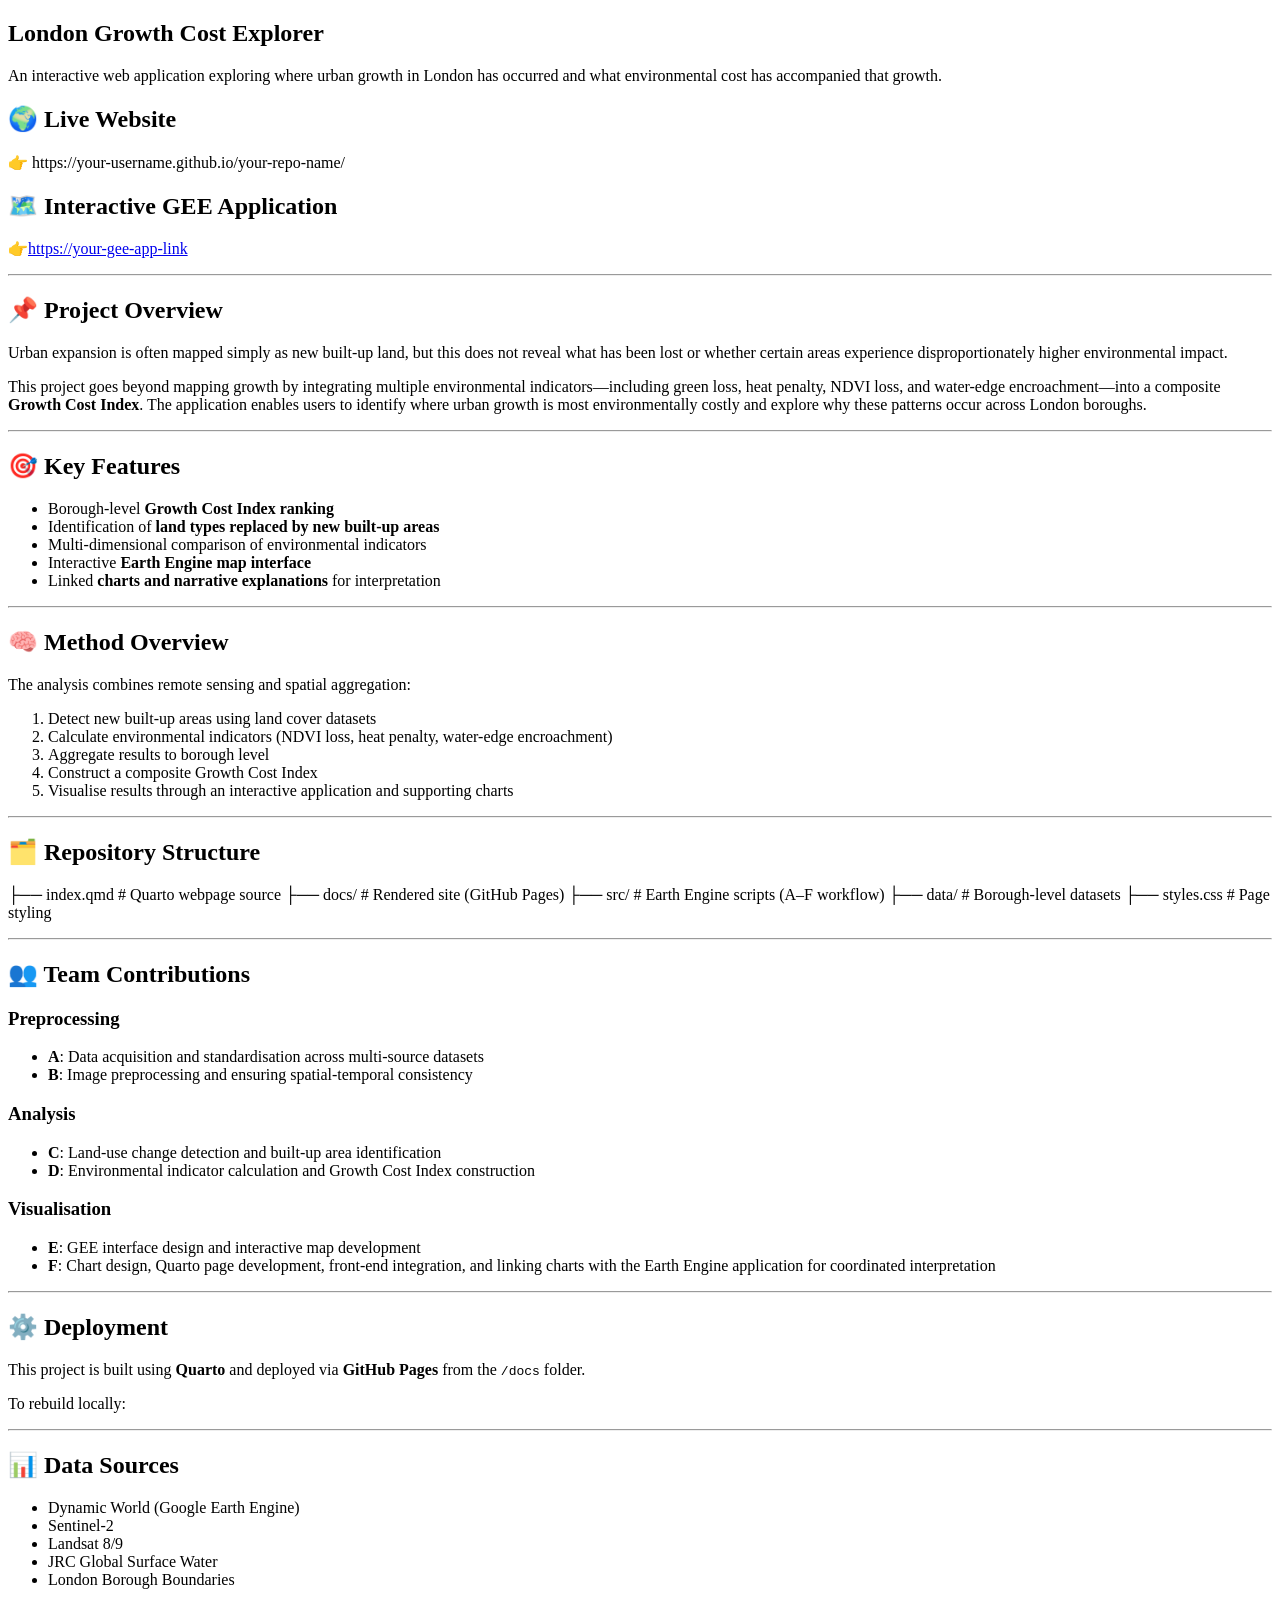
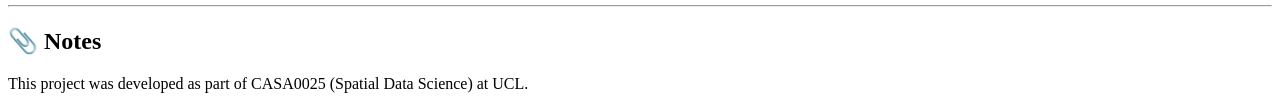
==== commit 16e53184: "final3 render" ====
--- a/docs/readme.html
+++ b/docs/readme.html
@@ -250,18 +250,108 @@
 
 
 
-<p>Use this repository to host a website for your CASA0025 final project by following these stpes:</p>
+<section id="london-growth-cost-explorer" class="level1">
+<h1>London Growth Cost Explorer</h1>
+<p>An interactive web application exploring where urban growth in London has occurred and what environmental cost has accompanied that growth.</p>
+<section id="live-website" class="level2">
+<h2 class="anchored" data-anchor-id="live-website">🌍 Live Website</h2>
+<p>👉 https://your-username.github.io/your-repo-name/</p>
+</section>
+<section id="interactive-gee-application" class="level2">
+<h2 class="anchored" data-anchor-id="interactive-gee-application">🗺️ Interactive GEE Application</h2>
+<p>👉<a href="https://code.earthengine.google.com/564cdd466d2d4298a9449d9a4b5a1e10">https://your-gee-app-link</a></p>
+<hr>
+</section>
+<section id="project-overview" class="level2">
+<h2 class="anchored" data-anchor-id="project-overview">📌 Project Overview</h2>
+<p>Urban expansion is often mapped simply as new built-up land, but this does not reveal what has been lost or whether certain areas experience disproportionately higher environmental impact.</p>
+<p>This project goes beyond mapping growth by integrating multiple environmental indicators—including green loss, heat penalty, NDVI loss, and water-edge encroachment—into a composite <strong>Growth Cost Index</strong>. The application enables users to identify where urban growth is most environmentally costly and explore why these patterns occur across London boroughs.</p>
+<hr>
+</section>
+<section id="key-features" class="level2">
+<h2 class="anchored" data-anchor-id="key-features">🎯 Key Features</h2>
+<ul>
+<li>Borough-level <strong>Growth Cost Index ranking</strong></li>
+<li>Identification of <strong>land types replaced by new built-up areas</strong></li>
+<li>Multi-dimensional comparison of environmental indicators</li>
+<li>Interactive <strong>Earth Engine map interface</strong></li>
+<li>Linked <strong>charts and narrative explanations</strong> for interpretation</li>
+</ul>
+<hr>
+</section>
+<section id="method-overview" class="level2">
+<h2 class="anchored" data-anchor-id="method-overview">🧠 Method Overview</h2>
+<p>The analysis combines remote sensing and spatial aggregation:</p>
 <ol type="1">
-<li>clone this repository</li>
-<li>install <a href="https://quarto.org/docs/download/">quarto</a></li>
-<li>edit the ‘index.qmd’ file with the contents of your project</li>
-<li>using terminal, navigate to the project directory and run “quarto render”</li>
-<li>push the changes to your github repository</li>
-<li>on github, navigate to Settings&gt;Pages&gt;Build and Deployment. Make sure that under “Source” it says “deploy from branch”. Under “Branch”, select “Main” in the first dropdown and “Docs” under the second drop down. Then press “Save”</li>
+<li>Detect new built-up areas using land cover datasets<br>
+</li>
+<li>Calculate environmental indicators (NDVI loss, heat penalty, water-edge encroachment)<br>
+</li>
+<li>Aggregate results to borough level<br>
+</li>
+<li>Construct a composite Growth Cost Index<br>
+</li>
+<li>Visualise results through an interactive application and supporting charts</li>
 </ol>
-<p>Your website should now be available under https://{your_username}.github.io/{your_repo_name}</p>
-
-
+<hr>
+</section>
+<section id="repository-structure" class="level2">
+<h2 class="anchored" data-anchor-id="repository-structure">🗂️ Repository Structure</h2>
+<p>├── index.qmd # Quarto webpage source ├── docs/ # Rendered site (GitHub Pages) ├── src/ # Earth Engine scripts (A–F workflow) ├── data/ # Borough-level datasets ├── styles.css # Page styling</p>
+<hr>
+</section>
+<section id="team-contributions" class="level2">
+<h2 class="anchored" data-anchor-id="team-contributions">👥 Team Contributions</h2>
+<section id="preprocessing" class="level3">
+<h3 class="anchored" data-anchor-id="preprocessing">Preprocessing</h3>
+<ul>
+<li><strong>A</strong>: Data acquisition and standardisation across multi-source datasets<br>
+</li>
+<li><strong>B</strong>: Image preprocessing and ensuring spatial-temporal consistency</li>
+</ul>
+</section>
+<section id="analysis" class="level3">
+<h3 class="anchored" data-anchor-id="analysis">Analysis</h3>
+<ul>
+<li><strong>C</strong>: Land-use change detection and built-up area identification<br>
+</li>
+<li><strong>D</strong>: Environmental indicator calculation and Growth Cost Index construction</li>
+</ul>
+</section>
+<section id="visualisation" class="level3">
+<h3 class="anchored" data-anchor-id="visualisation">Visualisation</h3>
+<ul>
+<li><strong>E</strong>: GEE interface design and interactive map development<br>
+</li>
+<li><strong>F</strong>: Chart design, Quarto page development, front-end integration, and linking charts with the Earth Engine application for coordinated interpretation</li>
+</ul>
+<hr>
+</section>
+</section>
+<section id="deployment" class="level2">
+<h2 class="anchored" data-anchor-id="deployment">⚙️ Deployment</h2>
+<p>This project is built using <strong>Quarto</strong> and deployed via <strong>GitHub Pages</strong> from the <code>/docs</code> folder.</p>
+<p>To rebuild locally:</p>
+<hr>
+</section>
+<section id="data-sources" class="level2">
+<h2 class="anchored" data-anchor-id="data-sources">📊 Data Sources</h2>
+<ul>
+<li>Dynamic World (Google Earth Engine)</li>
+<li>Sentinel-2</li>
+<li>Landsat 8/9</li>
+<li>JRC Global Surface Water</li>
+<li>London Borough Boundaries</li>
+</ul>
+<hr>
+</section>
+<section id="notes" class="level2">
+<h2 class="anchored" data-anchor-id="notes">📎 Notes</h2>
+<p>This project was developed as part of CASA0025 (Spatial Data Science) at UCL.</p>
+
+
+</section>
+</section>
 
 </main> <!-- /main -->
 <script id="quarto-html-after-body" type="application/javascript">
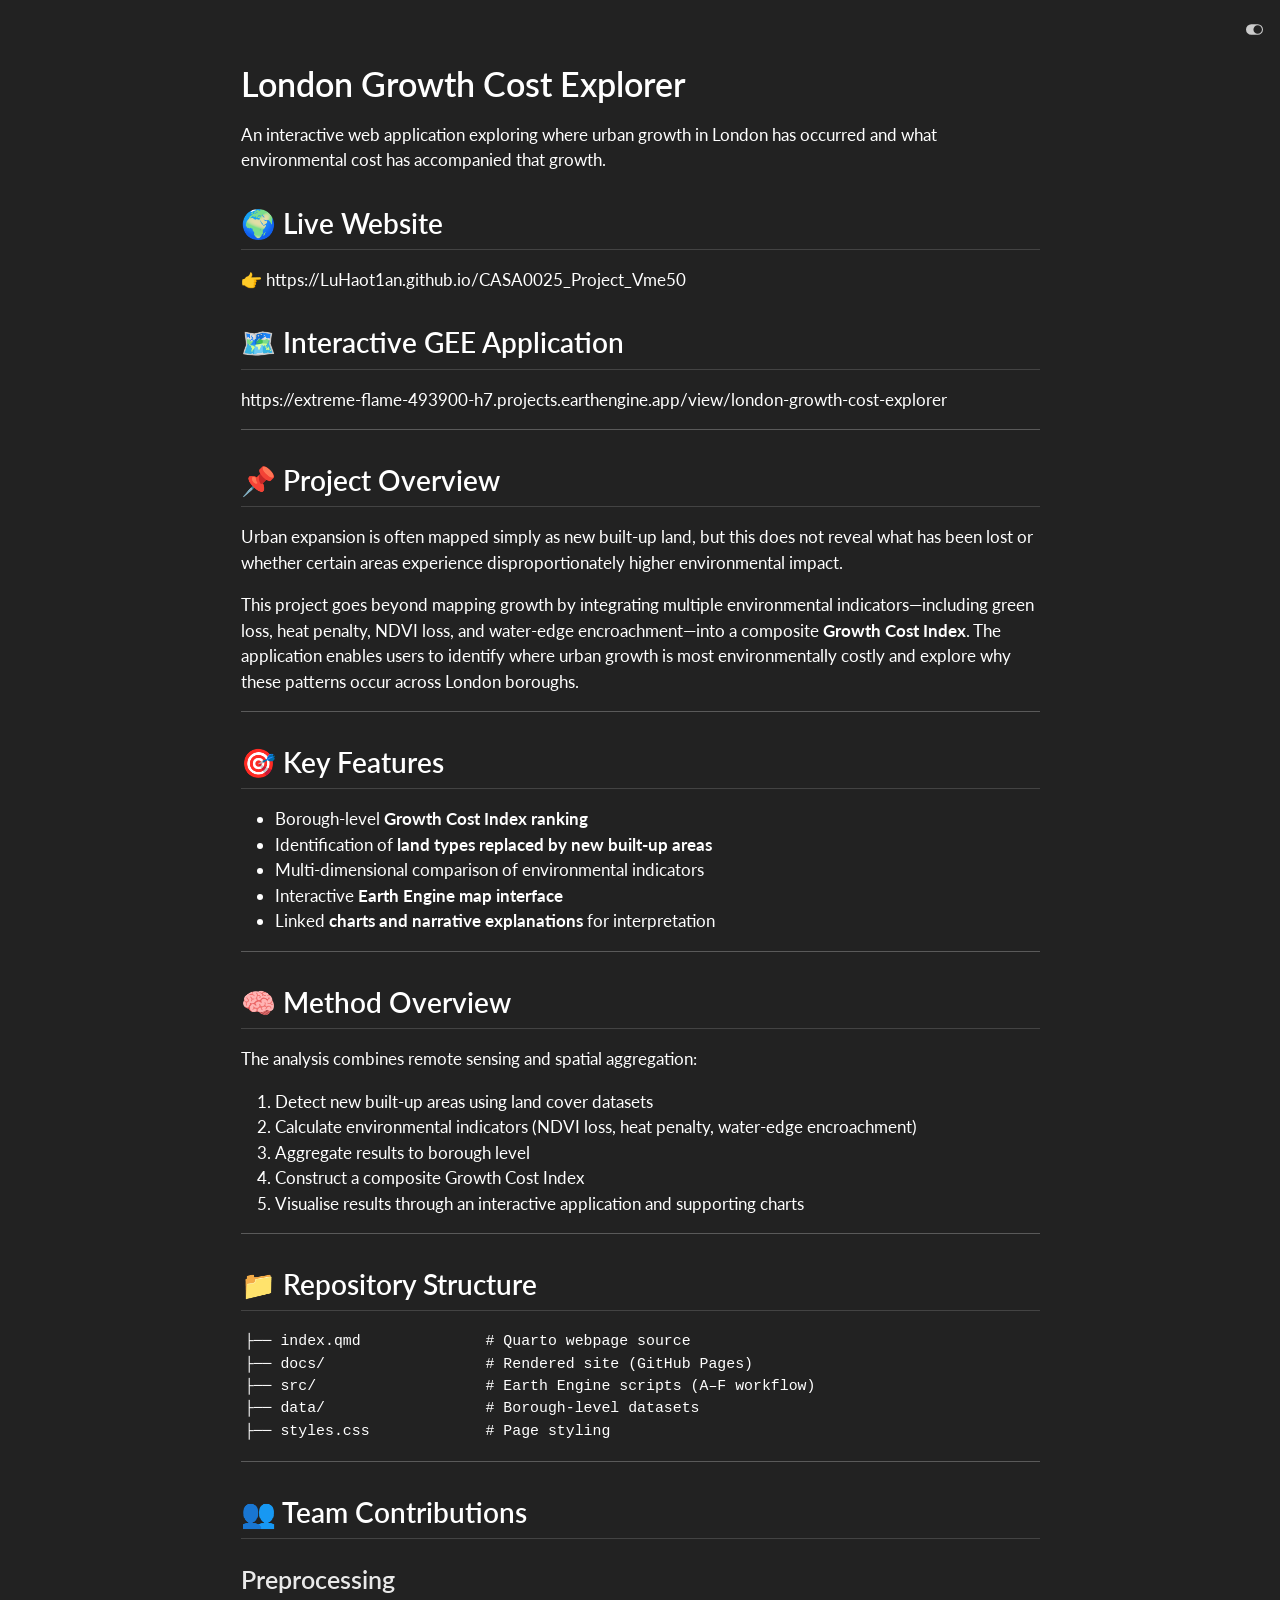
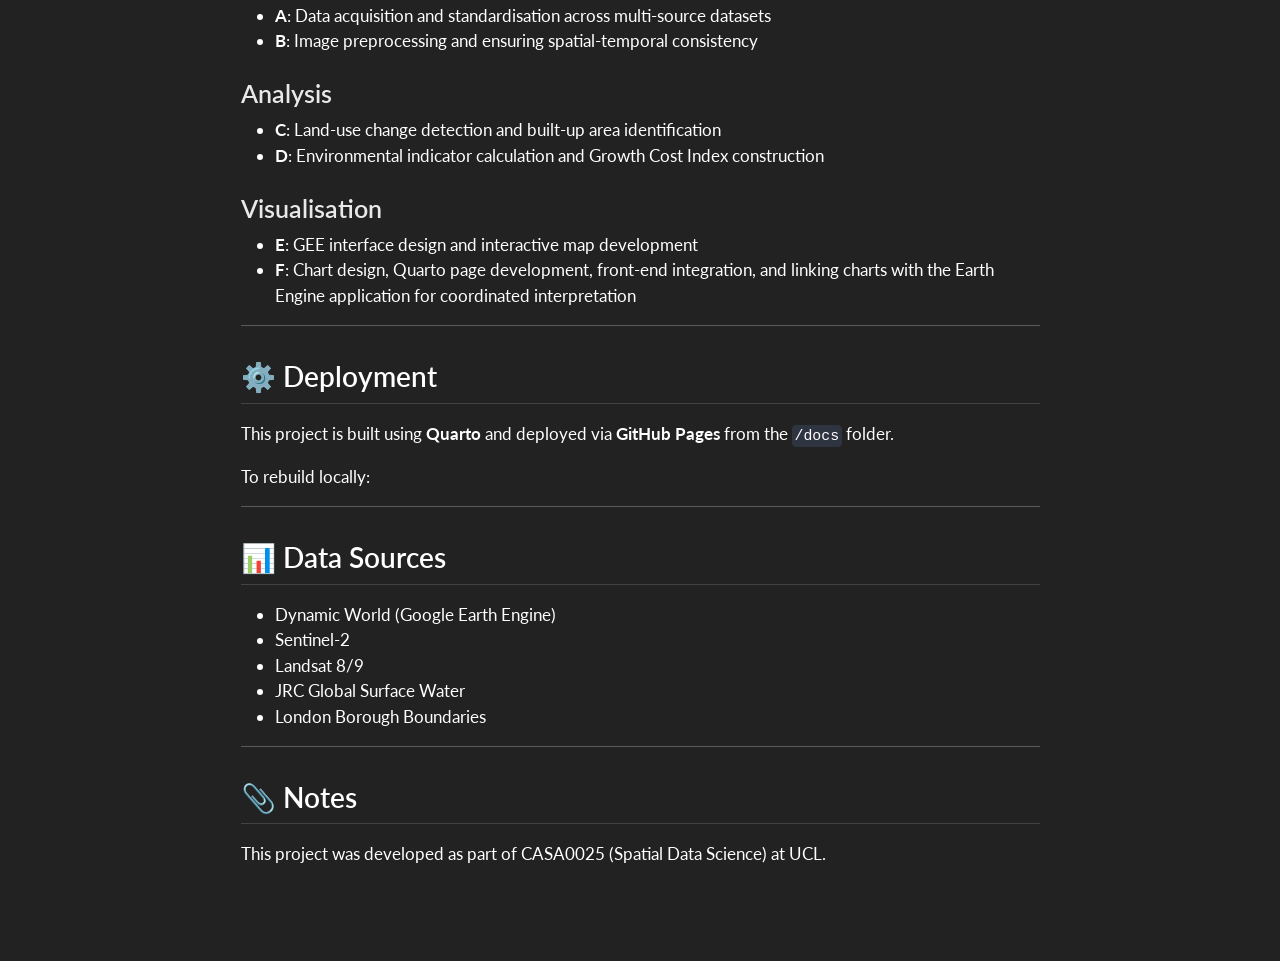
==== commit 78b984cd: "Webpage optimization Made-with: Cursor" ====
--- a/docs/readme.html
+++ b/docs/readme.html
@@ -2,7 +2,7 @@
 <html xmlns="http://www.w3.org/1999/xhtml" lang="en" xml:lang="en"><head>
 
 <meta charset="utf-8">
-<meta name="generator" content="quarto-1.9.37">
+<meta name="generator" content="quarto-1.9.36">
 
 <meta name="viewport" content="width=device-width, initial-scale=1.0, user-scalable=yes">
 
@@ -38,8 +38,8 @@
 <script src="site_libs/quarto-html/tippy.umd.min.js"></script>
 <script src="site_libs/quarto-html/anchor.min.js"></script>
 <link href="site_libs/quarto-html/tippy.css" rel="stylesheet">
-<link href="site_libs/quarto-html/quarto-syntax-highlighting-e19f81c97bc45f6835df6be9cce9fdc9.css" rel="stylesheet" class="quarto-color-scheme" id="quarto-text-highlighting-styles">
-<link href="site_libs/quarto-html/quarto-syntax-highlighting-dark-e19f81c97bc45f6835df6be9cce9fdc9.css" rel="stylesheet" class="quarto-color-scheme quarto-color-alternate" id="quarto-text-highlighting-styles">
+<link href="site_libs/quarto-html/quarto-syntax-highlighting-ff73747157bea4a22cb1ab1a769f836e.css" rel="stylesheet" class="quarto-color-scheme" id="quarto-text-highlighting-styles">
+<link href="site_libs/quarto-html/quarto-syntax-highlighting-dark-ff73747157bea4a22cb1ab1a769f836e.css" rel="stylesheet" class="quarto-color-scheme quarto-color-alternate" id="quarto-text-highlighting-styles">
 <script src="site_libs/bootstrap/bootstrap.min.js"></script>
 <link href="site_libs/bootstrap/bootstrap-icons.css" rel="stylesheet">
 <link href="site_libs/bootstrap/bootstrap-0e4771518d582e09723565b49b3a4f1e.min.css" rel="stylesheet" append-hash="true" class="quarto-color-scheme" id="quarto-bootstrap" data-mode="light">
@@ -255,11 +255,11 @@
 <p>An interactive web application exploring where urban growth in London has occurred and what environmental cost has accompanied that growth.</p>
 <section id="live-website" class="level2">
 <h2 class="anchored" data-anchor-id="live-website">🌍 Live Website</h2>
-<p>👉 https://your-username.github.io/your-repo-name/</p>
+<p>👉 https://LuHaot1an.github.io/CASA0025_Project_Vme50</p>
 </section>
 <section id="interactive-gee-application" class="level2">
 <h2 class="anchored" data-anchor-id="interactive-gee-application">🗺️ Interactive GEE Application</h2>
-<p>👉<a href="https://code.earthengine.google.com/564cdd466d2d4298a9449d9a4b5a1e10">https://your-gee-app-link</a></p>
+<p>https://extreme-flame-493900-h7.projects.earthengine.app/view/london-growth-cost-explorer</p>
 <hr>
 </section>
 <section id="project-overview" class="level2">
@@ -296,8 +296,12 @@
 <hr>
 </section>
 <section id="repository-structure" class="level2">
-<h2 class="anchored" data-anchor-id="repository-structure">🗂️ Repository Structure</h2>
-<p>├── index.qmd # Quarto webpage source ├── docs/ # Rendered site (GitHub Pages) ├── src/ # Earth Engine scripts (A–F workflow) ├── data/ # Borough-level datasets ├── styles.css # Page styling</p>
+<h2 class="anchored" data-anchor-id="repository-structure">📁 Repository Structure</h2>
+<pre><code>├── index.qmd              # Quarto webpage source
+├── docs/                  # Rendered site (GitHub Pages)
+├── src/                   # Earth Engine scripts (A–F workflow)
+├── data/                  # Borough-level datasets
+├── styles.css             # Page styling</code></pre>
 <hr>
 </section>
 <section id="team-contributions" class="level2">
--- a/docs/site_libs/quarto-html/quarto-syntax-highlighting-ff73747157bea4a22cb1ab1a769f836e.css
+++ b/docs/site_libs/quarto-html/quarto-syntax-highlighting-ff73747157bea4a22cb1ab1a769f836e.css
@@ -0,0 +1,211 @@
+/* quarto syntax highlight colors */
+:root {
+  --quarto-hl-al-color: #ff5555;
+  --quarto-hl-an-color: #75715e;
+  --quarto-hl-at-color: #f92672;
+  --quarto-hl-bn-color: #ae81ff;
+  --quarto-hl-bu-color: #66D9EF;
+  --quarto-hl-ch-color: #e6db74;
+  --quarto-hl-co-color: #75715e;
+  --quarto-hl-cv-color: #75715e;
+  --quarto-hl-cn-color: #ae81ff;
+  --quarto-hl-cf-color: #f92672;
+  --quarto-hl-dt-color: #66d9ef;
+  --quarto-hl-dv-color: #ae81ff;
+  --quarto-hl-do-color: #75715e;
+  --quarto-hl-er-color: #ff5555;
+  --quarto-hl-ex-color: #a6e22e;
+  --quarto-hl-fl-color: #ae81ff;
+  --quarto-hl-fu-color: #a6e22e;
+  --quarto-hl-im-color: #f92672;
+  --quarto-hl-in-color: #f1fa8c;
+  --quarto-hl-kw-color: #f92672;
+  --quarto-hl-op-color: #f8f8f2;
+  --quarto-hl-pp-color: #f92672;
+  --quarto-hl-re-color: #75715e;
+  --quarto-hl-sc-color: #ae81ff;
+  --quarto-hl-ss-color: #e6db74;
+  --quarto-hl-st-color: #e6db74;
+  --quarto-hl-va-color: #f8f8f2;
+  --quarto-hl-vs-color: #e6db74;
+  --quarto-hl-wa-color: #ff5555;
+}
+
+/* other quarto variables */
+:root {
+  --quarto-font-monospace: SFMono-Regular, Menlo, Monaco, Consolas, "Liberation Mono", "Courier New", monospace;
+}
+
+/* syntax highlight based on Pandoc's rules */
+pre > code.sourceCode > span {
+  color: #f8f8f2;
+}
+
+code.sourceCode > span {
+  color: #f8f8f2;
+}
+
+div.sourceCode,
+div.sourceCode pre.sourceCode {
+  color: #f8f8f2;
+}
+
+/* Normal */
+code span {
+  color: #f8f8f2;
+}
+
+/* Alert */
+code span.al {
+  font-weight: bold;
+  color: #ff5555;
+}
+
+/* Annotation */
+code span.an {
+  color: #75715e;
+}
+
+/* Attribute */
+code span.at {
+  color: #f92672;
+}
+
+/* BaseN */
+code span.bn {
+  color: #ae81ff;
+}
+
+/* BuiltIn */
+code span.bu {
+  color: #66D9EF;
+}
+
+/* ControlFlow */
+code span.cf {
+  color: #f92672;
+}
+
+/* Char */
+code span.ch {
+  color: #e6db74;
+}
+
+/* Constant */
+code span.cn {
+  color: #ae81ff;
+}
+
+/* Comment */
+code span.co {
+  color: #75715e;
+}
+
+/* CommentVar */
+code span.cv {
+  color: #75715e;
+}
+
+/* Documentation */
+code span.do {
+  color: #75715e;
+}
+
+/* DataType */
+code span.dt {
+  font-style: italic;
+  color: #66d9ef;
+}
+
+/* DecVal */
+code span.dv {
+  color: #ae81ff;
+}
+
+/* Error */
+code span.er {
+  color: #ff5555;
+  text-decoration: underline;
+}
+
+/* Extension */
+code span.ex {
+  font-weight: bold;
+  color: #a6e22e;
+}
+
+/* Float */
+code span.fl {
+  color: #ae81ff;
+}
+
+/* Function */
+code span.fu {
+  color: #a6e22e;
+}
+
+/* Import */
+code span.im {
+  color: #f92672;
+}
+
+/* Information */
+code span.in {
+  color: #f1fa8c;
+}
+
+/* Keyword */
+code span.kw {
+  color: #f92672;
+}
+
+/* Operator */
+code span.op {
+  color: #f8f8f2;
+}
+
+/* Preprocessor */
+code span.pp {
+  color: #f92672;
+}
+
+/* RegionMarker */
+code span.re {
+  color: #75715e;
+}
+
+/* SpecialChar */
+code span.sc {
+  color: #ae81ff;
+}
+
+/* SpecialString */
+code span.ss {
+  color: #e6db74;
+}
+
+/* String */
+code span.st {
+  color: #e6db74;
+}
+
+/* Variable */
+code span.va {
+  color: #f8f8f2;
+}
+
+/* VerbatimString */
+code span.vs {
+  color: #e6db74;
+}
+
+/* Warning */
+code span.wa {
+  color: #ff5555;
+}
+
+.prevent-inlining {
+  content: "</";
+}
+
+/*# sourceMappingURL=0165adb60f12f59bee2cae75848a7bed.css.map */
--- a/docs/site_libs/quarto-html/quarto-syntax-highlighting-dark-ff73747157bea4a22cb1ab1a769f836e.css
+++ b/docs/site_libs/quarto-html/quarto-syntax-highlighting-dark-ff73747157bea4a22cb1ab1a769f836e.css
@@ -0,0 +1,211 @@
+/* quarto syntax highlight colors */
+:root {
+  --quarto-hl-al-color: #ff5555;
+  --quarto-hl-an-color: #75715e;
+  --quarto-hl-at-color: #f92672;
+  --quarto-hl-bn-color: #ae81ff;
+  --quarto-hl-bu-color: #66D9EF;
+  --quarto-hl-ch-color: #e6db74;
+  --quarto-hl-co-color: #75715e;
+  --quarto-hl-cv-color: #75715e;
+  --quarto-hl-cn-color: #ae81ff;
+  --quarto-hl-cf-color: #f92672;
+  --quarto-hl-dt-color: #66d9ef;
+  --quarto-hl-dv-color: #ae81ff;
+  --quarto-hl-do-color: #75715e;
+  --quarto-hl-er-color: #ff5555;
+  --quarto-hl-ex-color: #a6e22e;
+  --quarto-hl-fl-color: #ae81ff;
+  --quarto-hl-fu-color: #a6e22e;
+  --quarto-hl-im-color: #f92672;
+  --quarto-hl-in-color: #f1fa8c;
+  --quarto-hl-kw-color: #f92672;
+  --quarto-hl-op-color: #f8f8f2;
+  --quarto-hl-pp-color: #f92672;
+  --quarto-hl-re-color: #75715e;
+  --quarto-hl-sc-color: #ae81ff;
+  --quarto-hl-ss-color: #e6db74;
+  --quarto-hl-st-color: #e6db74;
+  --quarto-hl-va-color: #f8f8f2;
+  --quarto-hl-vs-color: #e6db74;
+  --quarto-hl-wa-color: #ff5555;
+}
+
+/* other quarto variables */
+:root {
+  --quarto-font-monospace: SFMono-Regular, Menlo, Monaco, Consolas, "Liberation Mono", "Courier New", monospace;
+}
+
+/* syntax highlight based on Pandoc's rules */
+pre > code.sourceCode > span {
+  color: #f8f8f2;
+}
+
+code.sourceCode > span {
+  color: #f8f8f2;
+}
+
+div.sourceCode,
+div.sourceCode pre.sourceCode {
+  color: #f8f8f2;
+}
+
+/* Normal */
+code span {
+  color: #f8f8f2;
+}
+
+/* Alert */
+code span.al {
+  font-weight: bold;
+  color: #ff5555;
+}
+
+/* Annotation */
+code span.an {
+  color: #75715e;
+}
+
+/* Attribute */
+code span.at {
+  color: #f92672;
+}
+
+/* BaseN */
+code span.bn {
+  color: #ae81ff;
+}
+
+/* BuiltIn */
+code span.bu {
+  color: #66D9EF;
+}
+
+/* ControlFlow */
+code span.cf {
+  color: #f92672;
+}
+
+/* Char */
+code span.ch {
+  color: #e6db74;
+}
+
+/* Constant */
+code span.cn {
+  color: #ae81ff;
+}
+
+/* Comment */
+code span.co {
+  color: #75715e;
+}
+
+/* CommentVar */
+code span.cv {
+  color: #75715e;
+}
+
+/* Documentation */
+code span.do {
+  color: #75715e;
+}
+
+/* DataType */
+code span.dt {
+  font-style: italic;
+  color: #66d9ef;
+}
+
+/* DecVal */
+code span.dv {
+  color: #ae81ff;
+}
+
+/* Error */
+code span.er {
+  color: #ff5555;
+  text-decoration: underline;
+}
+
+/* Extension */
+code span.ex {
+  font-weight: bold;
+  color: #a6e22e;
+}
+
+/* Float */
+code span.fl {
+  color: #ae81ff;
+}
+
+/* Function */
+code span.fu {
+  color: #a6e22e;
+}
+
+/* Import */
+code span.im {
+  color: #f92672;
+}
+
+/* Information */
+code span.in {
+  color: #f1fa8c;
+}
+
+/* Keyword */
+code span.kw {
+  color: #f92672;
+}
+
+/* Operator */
+code span.op {
+  color: #f8f8f2;
+}
+
+/* Preprocessor */
+code span.pp {
+  color: #f92672;
+}
+
+/* RegionMarker */
+code span.re {
+  color: #75715e;
+}
+
+/* SpecialChar */
+code span.sc {
+  color: #ae81ff;
+}
+
+/* SpecialString */
+code span.ss {
+  color: #e6db74;
+}
+
+/* String */
+code span.st {
+  color: #e6db74;
+}
+
+/* Variable */
+code span.va {
+  color: #f8f8f2;
+}
+
+/* VerbatimString */
+code span.vs {
+  color: #e6db74;
+}
+
+/* Warning */
+code span.wa {
+  color: #ff5555;
+}
+
+.prevent-inlining {
+  content: "</";
+}
+
+/*# sourceMappingURL=0165adb60f12f59bee2cae75848a7bed.css.map */
